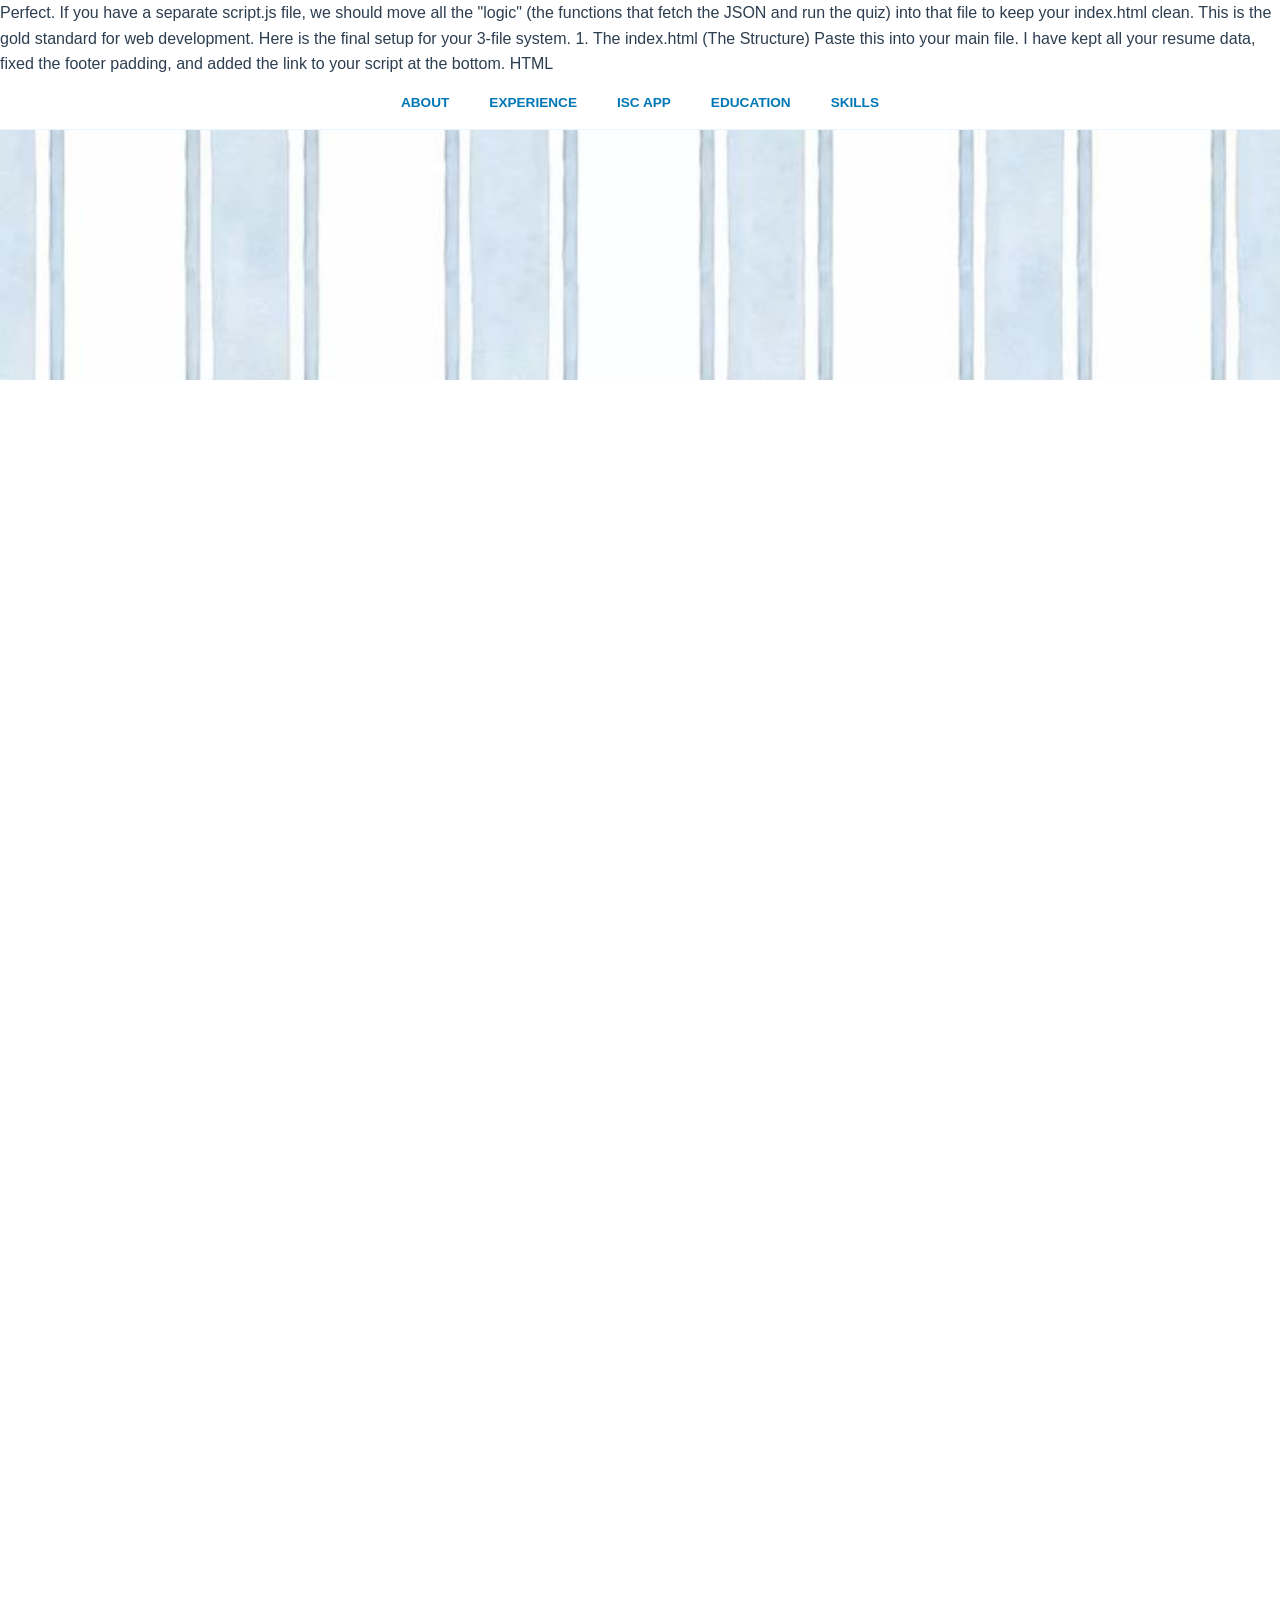
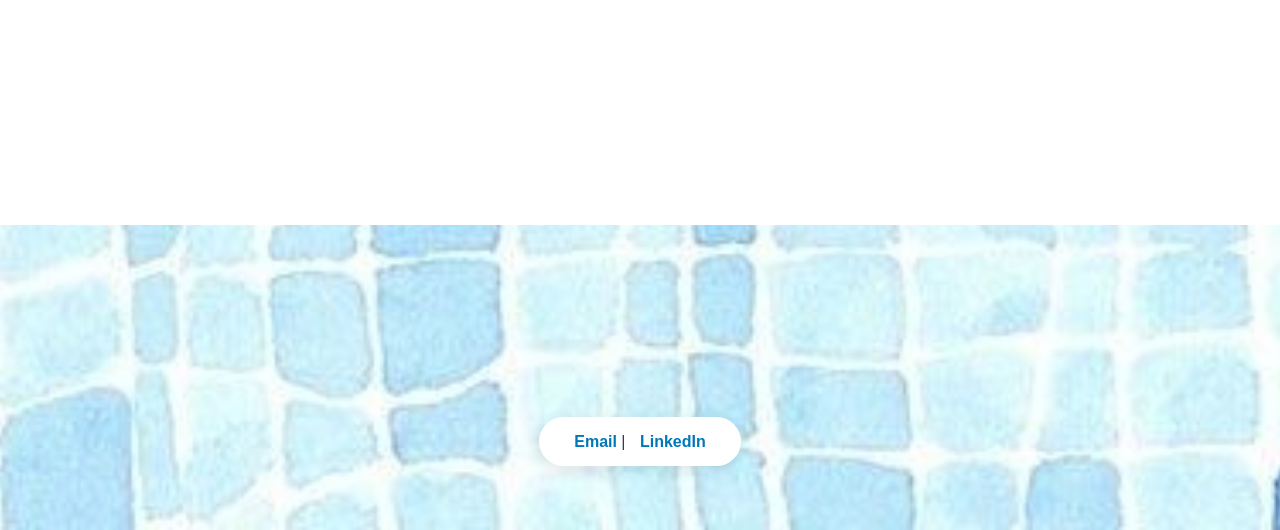
==== index.html @ ced82462 "Update index.html" ====
Perfect. If you have a separate script.js file, we should move all the "logic" (the functions that fetch the JSON and run the quiz) into that file to keep your index.html clean. This is the gold standard for web development.

Here is the final setup for your 3-file system.

1. The index.html (The Structure)
Paste this into your main file. I have kept all your resume data, fixed the footer padding, and added the link to your script at the bottom.

HTML

<!DOCTYPE html>
<html lang="en">
<head>
    <meta charset="UTF-8">
    <meta name="viewport" content="width=device-width, initial-scale=1.0">
    <title>Olivia Borella | Professional Portfolio</title>
    <style>
        :root {
            --coastal-blue: #a2d2ff;
            --deep-ocean: #0077b6;
            --soft-sky: #eaf6ff;
            --text-slate: #2c3e50;
            --white: #ffffff;
        }

        * { box-sizing: border-box; }
        html { scroll-behavior: smooth; }

        body {
            font-family: 'Avenir', 'Segoe UI', sans-serif;
            margin: 0;
            background-color: var(--white);
            color: var(--text-slate);
            line-height: 1.6;
        }

        nav {
            position: sticky; top: 0;
            background: rgba(255, 255, 255, 0.9);
            backdrop-filter: blur(10px);
            z-index: 1000;
            border-bottom: 1px solid var(--soft-sky);
            display: flex; justify-content: center; padding: 15px 0;
        }

        nav a {
            margin: 0 20px; text-decoration: none;
            color: var(--deep-ocean); font-weight: bold;
            font-size: 0.85rem; text-transform: uppercase;
        }

        header {
            background-image: url('Assets/Stripes.png');
            background-size: cover; background-position: center;
            height: 250px; width: 100%;
        }

        .profile-main {
            max-width: 900px; margin: -80px auto 2rem;
            background: rgba(255, 255, 255, 0.98);
            padding: 3rem 2rem; border-radius: 15px;
            text-align: center; box-shadow: 0 10px 30px rgba(0,0,0,0.05);
            position: relative; z-index: 10;
        }

        .profile-img {
            width: 160px; height: 160px; border-radius: 50%;
            border: 6px solid var(--white); margin-top: -120px;
            box-shadow: 0 5px 15px rgba(0,0,0,0.1); object-fit: cover;
        }

        .reveal { opacity: 0; transform: translateY(30px); transition: all 0.8s ease-out; }
        .reveal.active { opacity: 1; transform: translateY(0); }

        .container { max-width: 800px; margin: 0 auto; padding: 0 20px; }
        
        h1 { font-size: 2.5rem; color: var(--deep-ocean); margin: 1rem 0 0; }
        .subtitle { font-size: 1.1rem; color: var(--coastal-blue); font-weight: bold; margin-bottom: 1.5rem; }

        h2 { 
            color: var(--deep-ocean); text-transform: uppercase; 
            font-size: 0.9rem; letter-spacing: 2px;
            border-bottom: 2px solid var(--soft-sky);
            padding-bottom: 8px; margin-top: 5rem;
        }

        .exp-item { margin-bottom: 2.5rem; }
        .info-card {
            background: var(--white); padding: 1.5rem;
            border-radius: 12px; border: 1px solid var(--soft-sky);
            margin-top: 1.5rem;
        }

        .tag {
            background: var(--soft-sky); color: var(--deep-ocean);
            padding: 5px 14px; border-radius: 20px;
            font-size: 0.8rem; font-weight: bold; display: inline-block; margin: 4px;
        }

        /* --- QUIZ UI --- */
        #quiz-box {
            display: none; background: #fff; border: 2px solid var(--coastal-blue);
            padding: 25px; border-radius: 15px; margin-top: 20px;
        }
        .option-btn {
            display: block; width: 100%; padding: 12px; margin: 8px 0;
            background: var(--soft-sky); border: none; border-radius: 8px;
            cursor: pointer; font-weight: bold; color: var(--deep-ocean); text-align: left;
        }
        .option-btn:hover { background: var(--coastal-blue); color: white; }

        /* --- FOOTER PADDING --- */
        #skills { margin-bottom: 12rem; }

        footer {
            background-image: url('Assets/Mosaic.png');
            background-size: 160%; background-position: bottom center;
            padding: 12rem 1rem 4rem; text-align: center;
        }
    </style>
</head>
<body>

    <nav>
        <a href="#about">About</a>
        <a href="#experience">Experience</a>
        <a href="#projects">ISC App</a>
        <a href="#education">Education</a>
        <a href="#skills">Skills</a>
    </nav>

    <header></header>

    <main class="container">
        <section id="about" class="profile-main reveal">
            <img src="Assets/ProfilePic.jpeg" alt="Olivia Borella" class="profile-img">
            <h1>OLIVIA BORELLA</h1>
            <div class="subtitle">Accounting | Rutgers Business School</div>
            <p><strong>GPA: 3.638</strong> • Dean's List (5 Semesters) • Pursuing 150 credits</p>
            <p>olivia.borella@rutgers.edu</p>
        </section>

        <section id="experience" class="reveal">
            <h2>Professional Experience</h2>
            <div class="exp-item">
                <strong>EY (Ernst & Young)</strong> | <span style="color: #888;">Incoming June 2026</span>
                <p>Assurance Intern | Iselin, NJ</p>
            </div>
            
            <div class="exp-item">
                <strong>Hackensack Meridian Health</strong> | <span style="color: #888;">Jun 2024 – Present</span>
                <ul style="font-size: 0.9rem;">
                    <li>Creating financial statements and preparing support for audits.</li>
                    <li>Trained new team members on PeopleSoft Financials.</li>
                </ul>
            </div>

            <div class="exp-item">
                <strong>Pura Vida</strong> | <span style="color: #888;">Jan 2024 – May 2024</span>
                <p>Rutgers Campus Ambassador</p>
            </div>
        </section>

        <section id="projects" class="reveal">
            <h2>Innovation</h2>
            <div class="info-card">
                <h3>ISC CPA Study Tool</h3>
                <p>Interactive tool powered by external JSON data and JavaScript logic.</p>
                <button onclick="startApp()" style="background:var(--deep-ocean); color:white; border:none; padding:10px 25px; border-radius:20px; cursor:pointer; font-weight:bold;">Launch Quiz</button>
                
                <div id="quiz-box">
                    <div style="display:flex; justify-content:space-between; font-weight:bold; color:var(--deep-ocean);">
                        <span>✨ XP: <span id="xp-val">0</span></span>
                        <span>🔥 Streak: <span id="streak-val">0</span></span>
                    </div>
                    <p id="q-text" style="font-weight:bold; margin-top:20px;"></p>
                    <div id="ans-box"></div>
                    <div id="feedback" style="margin-top:15px; font-weight:bold;"></div>
                    <p id="explain-box" style="font-size:0.85rem; color:#666;"></p>
                    <button id="nxt-btn" onclick="renderQuestion()" style="display:none; margin-top:15px; background:var(--coastal-blue); border:none; padding:10px 20px; border-radius:20px; cursor:pointer;">Next Question →</button>
                </div>
            </div>
        </section>

        <section id="skills" class="reveal">
            <h2>Skills</h2>
            <div class="info-card">
                <span class="tag">Power BI</span> <span class="tag">Alteryx</span>
                <span class="tag">PeopleSoft</span> <span class="tag">Microsoft Excel</span>
                <span class="tag">Adobe Illustrator</span>
            </div>
        </section>
    </main>

    <footer>
        <div class="footer-content" style="background:white; display:inline-block; padding:12px 35px; border-radius:50px; box-shadow: 0 4px 15px rgba(0,0,0,0.1);">
            <a href="mailto:olivia.borella@rutgers.edu" style="color: var(--deep-ocean); text-decoration: none; font-weight:bold;">Email</a> | 
            <a href="https://linkedin.com/in/oliviaborella" target="_blank" style="color: var(--deep-ocean); text-decoration: none; margin-left:10px; font-weight:bold;">LinkedIn</a>
        </div>
    </footer>

    <script src="script.js"></script>
</body>
</html>
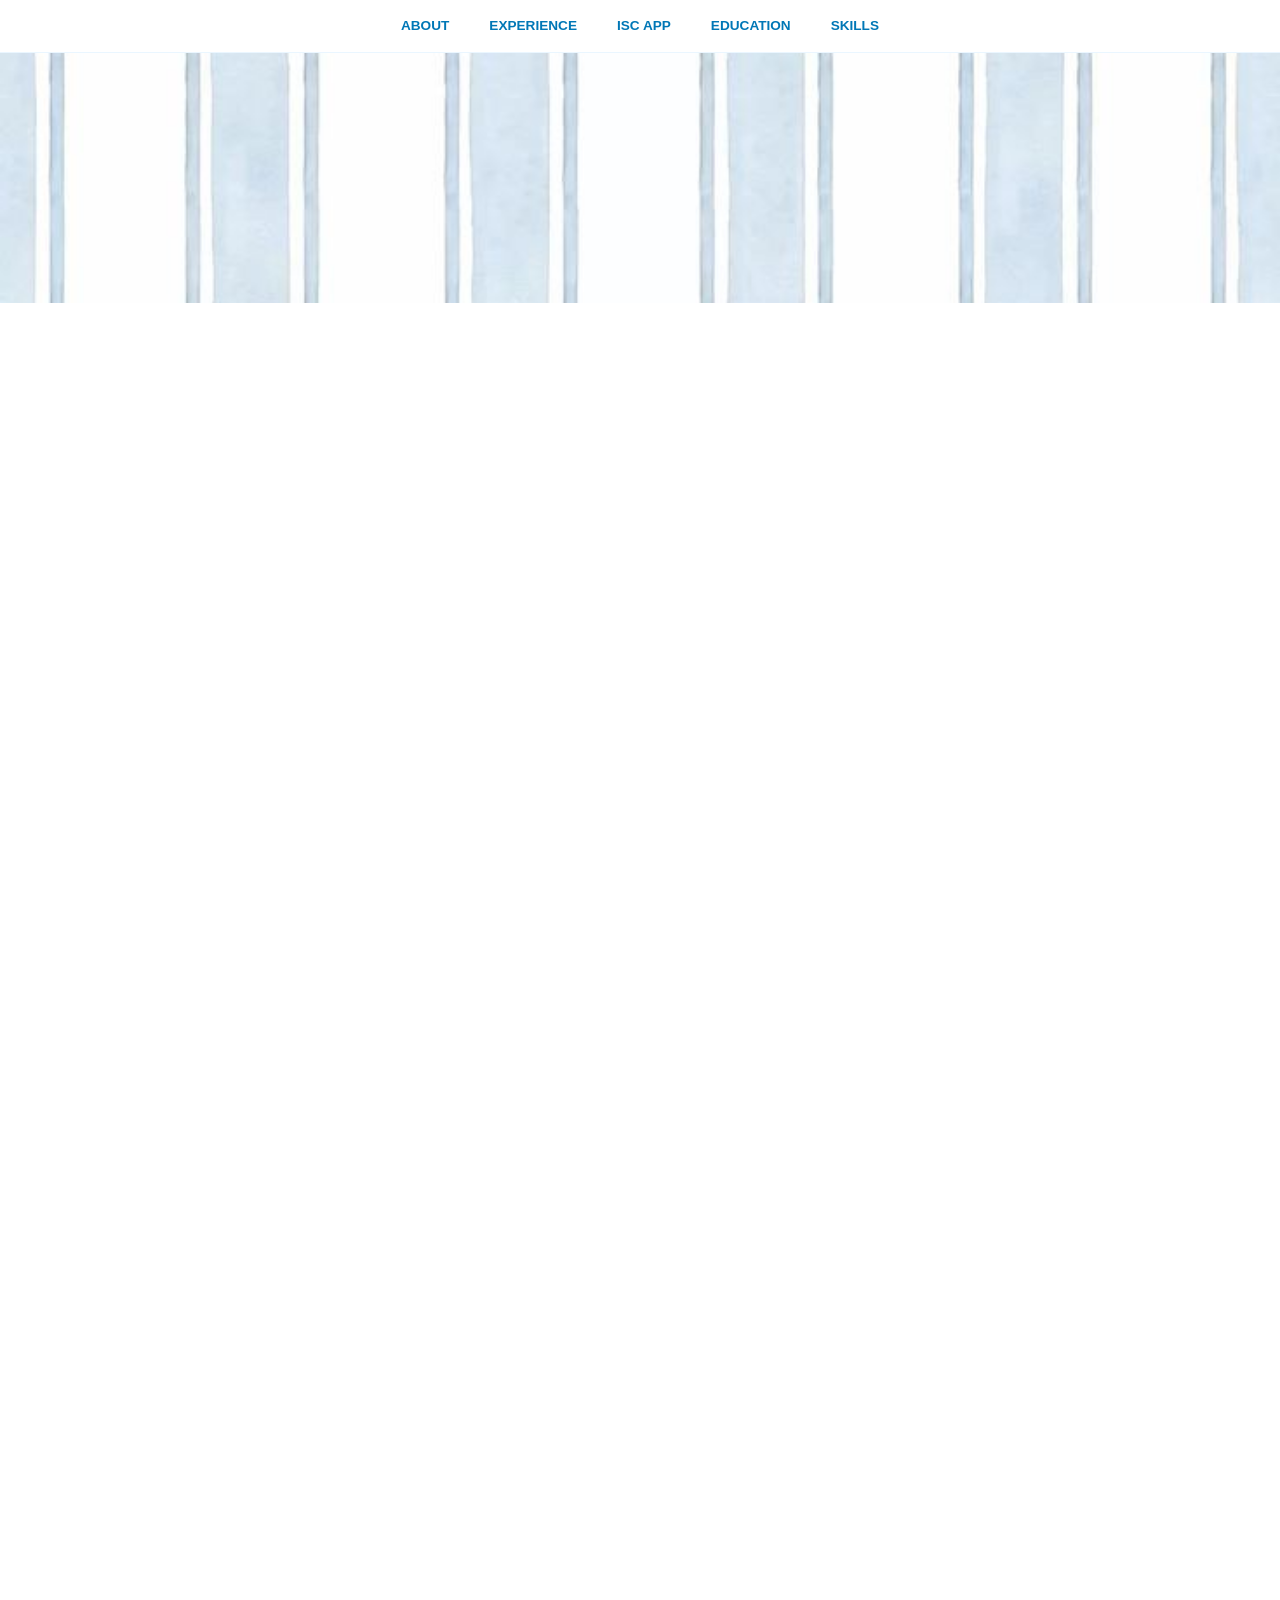
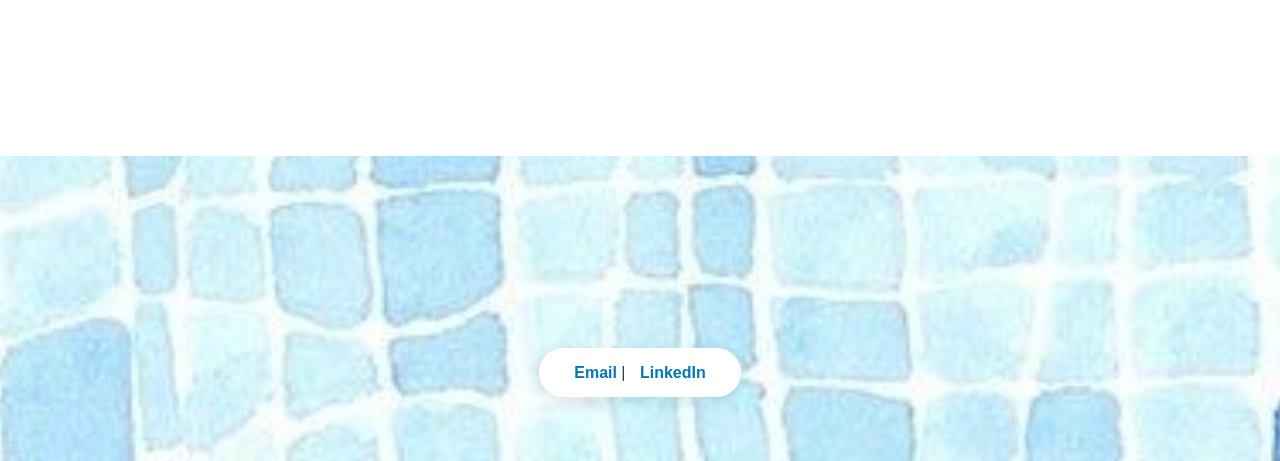
==== commit e2d8a11f: "Update index.html" ====
--- a/index.html
+++ b/index.html
@@ -1,12 +1,3 @@
-Perfect. If you have a separate script.js file, we should move all the "logic" (the functions that fetch the JSON and run the quiz) into that file to keep your index.html clean. This is the gold standard for web development.
-
-Here is the final setup for your 3-file system.
-
-1. The index.html (The Structure)
-Paste this into your main file. I have kept all your resume data, fixed the footer padding, and added the link to your script at the bottom.
-
-HTML
-
 <!DOCTYPE html>
 <html lang="en">
 <head>
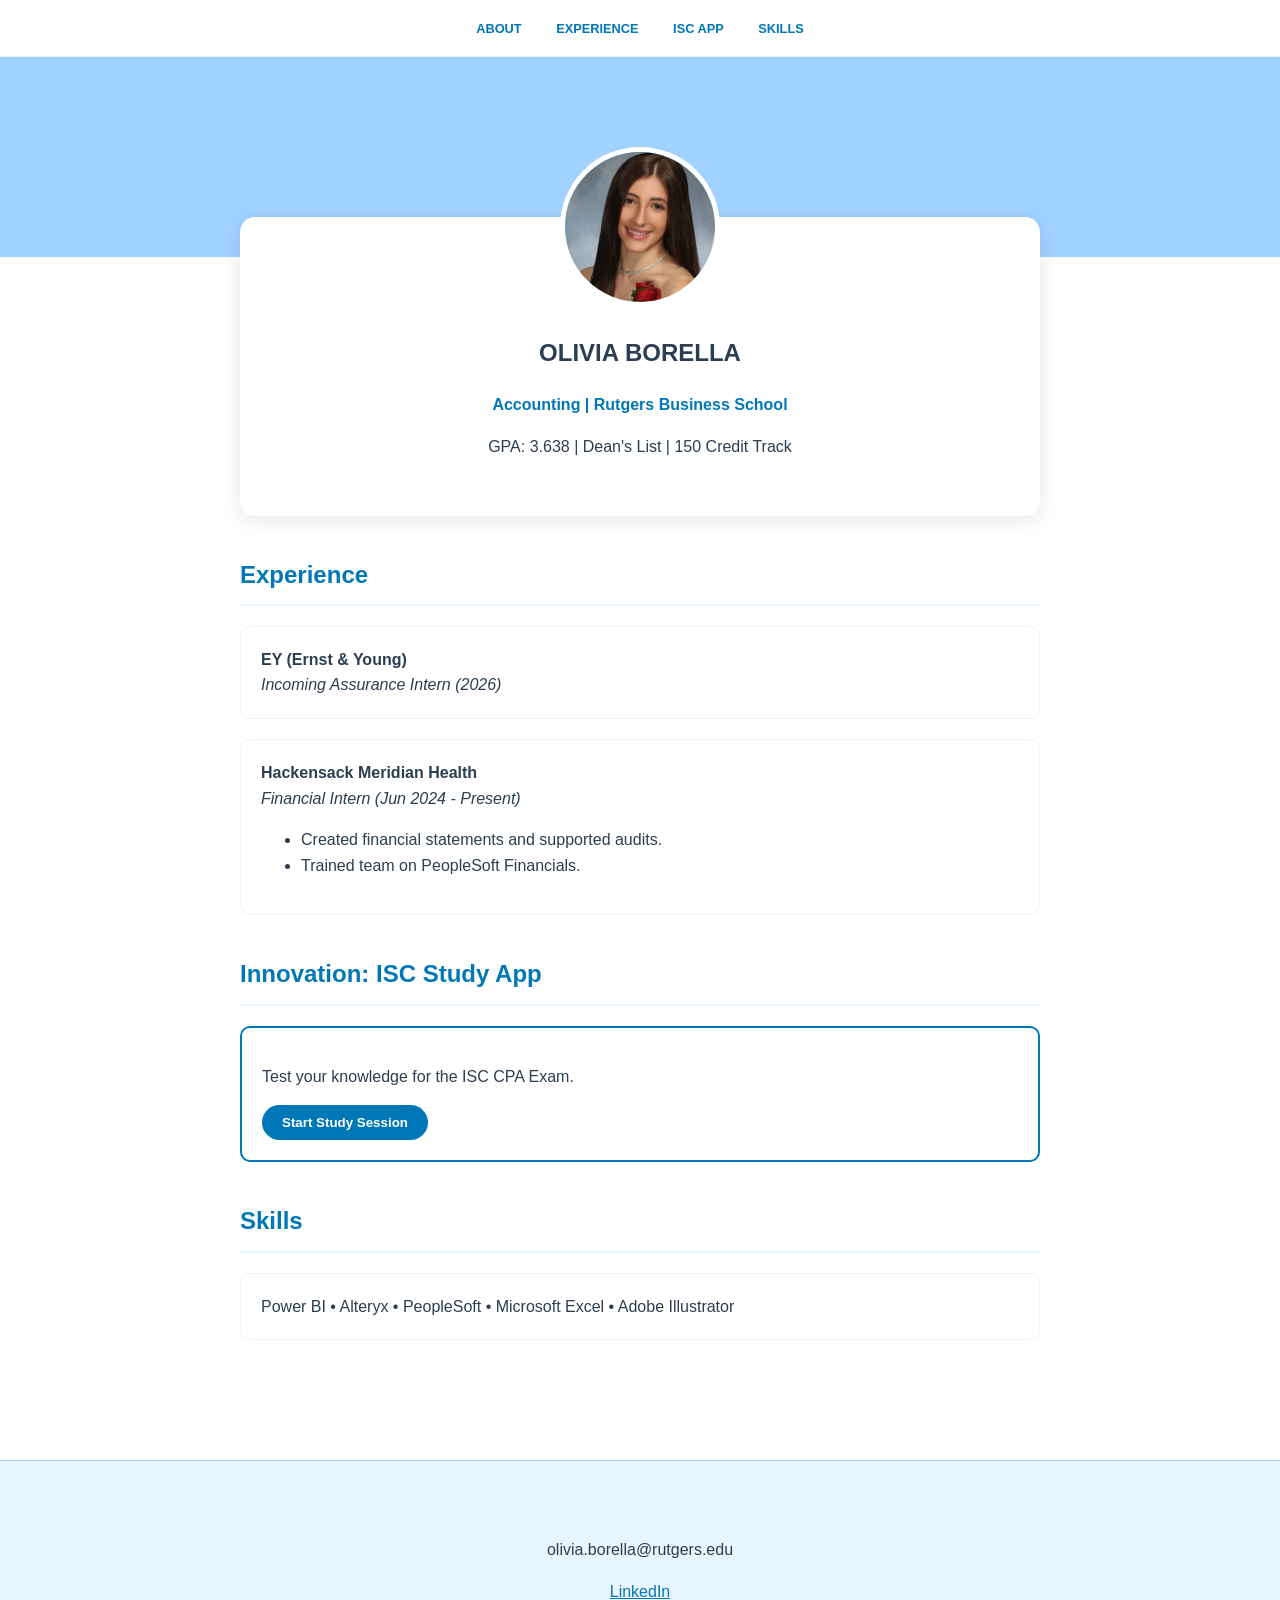
==== commit e125390c: "Update index.html" ====
--- a/index.html
+++ b/index.html
@@ -3,192 +3,153 @@
 <head>
     <meta charset="UTF-8">
     <meta name="viewport" content="width=device-width, initial-scale=1.0">
-    <title>Olivia Borella | Professional Portfolio</title>
+    <title>Olivia Borella | Portfolio</title>
     <style>
-        :root {
-            --coastal-blue: #a2d2ff;
-            --deep-ocean: #0077b6;
-            --soft-sky: #eaf6ff;
-            --text-slate: #2c3e50;
-            --white: #ffffff;
-        }
+        :root { --blue: #a2d2ff; --deep: #0077b6; --sky: #eaf6ff; --text: #2c3e50; }
+        body { font-family: sans-serif; margin: 0; background: white; color: var(--text); line-height: 1.6; }
+        
+        /* Nav */
+        nav { position: sticky; top: 0; background: white; padding: 15px; text-align: center; border-bottom: 1px solid var(--sky); z-index: 100; }
+        nav a { margin: 0 15px; text-decoration: none; color: var(--deep); font-weight: bold; text-transform: uppercase; font-size: 0.8rem; }
 
-        * { box-sizing: border-box; }
-        html { scroll-behavior: smooth; }
+        /* Header & Profile */
+        header { background: var(--blue); height: 200px; width: 100%; }
+        .profile-card { max-width: 800px; margin: -60px auto 20px; background: white; padding: 40px; border-radius: 15px; text-align: center; box-shadow: 0 4px 20px rgba(0,0,0,0.1); }
+        .profile-img { width: 150px; height: 150px; border-radius: 50%; border: 5px solid white; margin-top: -110px; background: #eee; object-fit: cover; }
 
-        body {
-            font-family: 'Avenir', 'Segoe UI', sans-serif;
-            margin: 0;
-            background-color: var(--white);
-            color: var(--text-slate);
-            line-height: 1.6;
-        }
+        /* Layout */
+        .container { max-width: 800px; margin: 0 auto; padding: 20px; }
+        h2 { color: var(--deep); border-bottom: 2px solid var(--sky); padding-bottom: 10px; margin-top: 40px; }
+        .card { background: white; padding: 20px; border: 1px solid var(--sky); border-radius: 10px; margin-bottom: 20px; }
 
-        nav {
-            position: sticky; top: 0;
-            background: rgba(255, 255, 255, 0.9);
-            backdrop-filter: blur(10px);
-            z-index: 1000;
-            border-bottom: 1px solid var(--soft-sky);
-            display: flex; justify-content: center; padding: 15px 0;
-        }
-
-        nav a {
-            margin: 0 20px; text-decoration: none;
-            color: var(--deep-ocean); font-weight: bold;
-            font-size: 0.85rem; text-transform: uppercase;
-        }
-
-        header {
-            background-image: url('Assets/Stripes.png');
-            background-size: cover; background-position: center;
-            height: 250px; width: 100%;
-        }
-
-        .profile-main {
-            max-width: 900px; margin: -80px auto 2rem;
-            background: rgba(255, 255, 255, 0.98);
-            padding: 3rem 2rem; border-radius: 15px;
-            text-align: center; box-shadow: 0 10px 30px rgba(0,0,0,0.05);
-            position: relative; z-index: 10;
-        }
-
-        .profile-img {
-            width: 160px; height: 160px; border-radius: 50%;
-            border: 6px solid var(--white); margin-top: -120px;
-            box-shadow: 0 5px 15px rgba(0,0,0,0.1); object-fit: cover;
-        }
-
-        .reveal { opacity: 0; transform: translateY(30px); transition: all 0.8s ease-out; }
-        .reveal.active { opacity: 1; transform: translateY(0); }
-
-        .container { max-width: 800px; margin: 0 auto; padding: 0 20px; }
+        /* Quiz UI */
+        #quiz-box { display: none; background: var(--sky); padding: 20px; border-radius: 10px; margin-top: 20px; }
+        .opt { display: block; width: 100%; padding: 12px; margin: 8px 0; background: white; border: 1px solid var(--blue); border-radius: 5px; cursor: pointer; text-align: left; font-weight: bold; }
+        .opt:hover { background: var(--blue); color: white; }
         
-        h1 { font-size: 2.5rem; color: var(--deep-ocean); margin: 1rem 0 0; }
-        .subtitle { font-size: 1.1rem; color: var(--coastal-blue); font-weight: bold; margin-bottom: 1.5rem; }
-
-        h2 { 
-            color: var(--deep-ocean); text-transform: uppercase; 
-            font-size: 0.9rem; letter-spacing: 2px;
-            border-bottom: 2px solid var(--soft-sky);
-            padding-bottom: 8px; margin-top: 5rem;
-        }
-
-        .exp-item { margin-bottom: 2.5rem; }
-        .info-card {
-            background: var(--white); padding: 1.5rem;
-            border-radius: 12px; border: 1px solid var(--soft-sky);
-            margin-top: 1.5rem;
-        }
-
-        .tag {
-            background: var(--soft-sky); color: var(--deep-ocean);
-            padding: 5px 14px; border-radius: 20px;
-            font-size: 0.8rem; font-weight: bold; display: inline-block; margin: 4px;
-        }
-
-        /* --- QUIZ UI --- */
-        #quiz-box {
-            display: none; background: #fff; border: 2px solid var(--coastal-blue);
-            padding: 25px; border-radius: 15px; margin-top: 20px;
-        }
-        .option-btn {
-            display: block; width: 100%; padding: 12px; margin: 8px 0;
-            background: var(--soft-sky); border: none; border-radius: 8px;
-            cursor: pointer; font-weight: bold; color: var(--deep-ocean); text-align: left;
-        }
-        .option-btn:hover { background: var(--coastal-blue); color: white; }
-
-        /* --- FOOTER PADDING --- */
-        #skills { margin-bottom: 12rem; }
-
-        footer {
-            background-image: url('Assets/Mosaic.png');
-            background-size: 160%; background-position: bottom center;
-            padding: 12rem 1rem 4rem; text-align: center;
-        }
+        /* Footer Fix */
+        #skills { margin-bottom: 100px; }
+        footer { background: var(--sky); padding: 60px 20px; text-align: center; border-top: 1px solid var(--blue); }
     </style>
 </head>
 <body>
 
-    <nav>
-        <a href="#about">About</a>
-        <a href="#experience">Experience</a>
-        <a href="#projects">ISC App</a>
-        <a href="#education">Education</a>
-        <a href="#skills">Skills</a>
-    </nav>
+<nav>
+    <a href="#about">About</a>
+    <a href="#experience">Experience</a>
+    <a href="#projects">ISC App</a>
+    <a href="#skills">Skills</a>
+</nav>
 
-    <header></header>
+<header></header>
 
-    <main class="container">
-        <section id="about" class="profile-main reveal">
-            <img src="Assets/ProfilePic.jpeg" alt="Olivia Borella" class="profile-img">
-            <h1>OLIVIA BORELLA</h1>
-            <div class="subtitle">Accounting | Rutgers Business School</div>
-            <p><strong>GPA: 3.638</strong> • Dean's List (5 Semesters) • Pursuing 150 credits</p>
-            <p>olivia.borella@rutgers.edu</p>
-        </section>
+<div class="container">
+    <section id="about" class="profile-card">
+        <img src="Assets/ProfilePic.jpeg" alt="Olivia" class="profile-img">
+        <h1>OLIVIA BORELLA</h1>
+        <p style="color:var(--deep); font-weight:bold;">Accounting | Rutgers Business School</p>
+        <p>GPA: 3.638 | Dean's List | 150 Credit Track</p>
+    </section>
 
-        <section id="experience" class="reveal">
-            <h2>Professional Experience</h2>
-            <div class="exp-item">
-                <strong>EY (Ernst & Young)</strong> | <span style="color: #888;">Incoming June 2026</span>
-                <p>Assurance Intern | Iselin, NJ</p>
+    <section id="experience">
+        <h2>Experience</h2>
+        <div class="card">
+            <strong>EY (Ernst & Young)</strong><br>
+            <em>Incoming Assurance Intern (2026)</em>
+        </div>
+        <div class="card">
+            <strong>Hackensack Meridian Health</strong><br>
+            <em>Financial Intern (Jun 2024 - Present)</em>
+            <ul>
+                <li>Created financial statements and supported audits.</li>
+                <li>Trained team on PeopleSoft Financials.</li>
+            </ul>
+        </div>
+    </section>
+
+    <section id="projects">
+        <h2>Innovation: ISC Study App</h2>
+        <div class="card" style="border: 2px solid var(--deep);">
+            <p>Test your knowledge for the ISC CPA Exam.</p>
+            <button onclick="startQuiz()" style="background:var(--deep); color:white; padding:10px 20px; border:none; border-radius:20px; cursor:pointer; font-weight:bold;">Start Study Session</button>
+            
+            <div id="quiz-box">
+                <p id="q-text" style="font-weight:bold;"></p>
+                <div id="ans-box"></div>
+                <p id="feedback" style="margin-top:10px; font-weight:bold;"></p>
+                <button id="next-btn" onclick="nextQ()" style="display:none; background:var(--blue); border:none; padding:8px 15px; border-radius:5px; cursor:pointer;">Next Question</button>
             </div>
-            
-            <div class="exp-item">
-                <strong>Hackensack Meridian Health</strong> | <span style="color: #888;">Jun 2024 – Present</span>
-                <ul style="font-size: 0.9rem;">
-                    <li>Creating financial statements and preparing support for audits.</li>
-                    <li>Trained new team members on PeopleSoft Financials.</li>
-                </ul>
-            </div>
+        </div>
+    </section>
 
-            <div class="exp-item">
-                <strong>Pura Vida</strong> | <span style="color: #888;">Jan 2024 – May 2024</span>
-                <p>Rutgers Campus Ambassador</p>
-            </div>
-        </section>
+    <section id="skills">
+        <h2>Skills</h2>
+        <div class="card">
+            Power BI • Alteryx • PeopleSoft • Microsoft Excel • Adobe Illustrator
+        </div>
+    </section>
+</div>
 
-        <section id="projects" class="reveal">
-            <h2>Innovation</h2>
-            <div class="info-card">
-                <h3>ISC CPA Study Tool</h3>
-                <p>Interactive tool powered by external JSON data and JavaScript logic.</p>
-                <button onclick="startApp()" style="background:var(--deep-ocean); color:white; border:none; padding:10px 25px; border-radius:20px; cursor:pointer; font-weight:bold;">Launch Quiz</button>
-                
-                <div id="quiz-box">
-                    <div style="display:flex; justify-content:space-between; font-weight:bold; color:var(--deep-ocean);">
-                        <span>✨ XP: <span id="xp-val">0</span></span>
-                        <span>🔥 Streak: <span id="streak-val">0</span></span>
-                    </div>
-                    <p id="q-text" style="font-weight:bold; margin-top:20px;"></p>
-                    <div id="ans-box"></div>
-                    <div id="feedback" style="margin-top:15px; font-weight:bold;"></div>
-                    <p id="explain-box" style="font-size:0.85rem; color:#666;"></p>
-                    <button id="nxt-btn" onclick="renderQuestion()" style="display:none; margin-top:15px; background:var(--coastal-blue); border:none; padding:10px 20px; border-radius:20px; cursor:pointer;">Next Question →</button>
-                </div>
-            </div>
-        </section>
+<footer>
+    <p>olivia.borella@rutgers.edu</p>
+    <a href="https://linkedin.com/in/oliviaborella" style="color:var(--deep)">LinkedIn</a>
+</footer>
 
-        <section id="skills" class="reveal">
-            <h2>Skills</h2>
-            <div class="info-card">
-                <span class="tag">Power BI</span> <span class="tag">Alteryx</span>
-                <span class="tag">PeopleSoft</span> <span class="tag">Microsoft Excel</span>
-                <span class="tag">Adobe Illustrator</span>
-            </div>
-        </section>
-    </main>
+<script>
+    // 15 Questions included directly to avoid 404/Blank screens
+    const questions = [
+        {q: "Which framework is used for IT Governance?", a: "COBIT", opts: ["COSO", "COBIT", "ISO", "GAAP"]},
+        {q: "SOC 2 Type 2 tests controls over:", a: "A period of time", opts: ["A point in time", "A period of time", "Tax only", "Privacy only"]},
+        {q: "Who should move code to production?", a: "Release Manager", opts: ["Developer", "QA", "Release Manager", "CIO"]},
+        {q: "Mandatory SOC 2 Criteria?", a: "Security", opts: ["Privacy", "Security", "Availability", "Confidentiality"]},
+        {q: "Same password for all admin accounts is a weakness in:", a: "Logical Access", opts: ["Physical Access", "Logical Access", "Input Controls", "Encryption"]},
+        {q: "What is a 'Hot Site'?", a: "Fully equipped facility", opts: ["Empty room", "Cloud storage", "Fully equipped facility", "Paper backup"]},
+        {q: "Prevent 'ABC' in a numeric field?", a: "Field check", opts: ["Field check", "Limit check", "Range check", "Validity check"]},
+        {q: "Asymmetric encryption uses:", a: "Two keys", opts: ["One key", "Two keys", "No keys", "A hash"]},
+        {q: "Payroll service affecting financial statements needs a:", a: "SOC 1", opts: ["SOC 1", "SOC 2", "SOC 3", "ISO 27001"]},
+        {q: "In SaaS, who patches the OS?", a: "Provider", opts: ["User", "Provider", "Auditor", "IT Dept"]},
+        {q: "Firewall that inspects packet content:", a: "Application-level", opts: ["Packet filter", "Circuit-level", "Application-level", "Proxy"]},
+        {q: "Best tool for automating audit ETL?", a: "Alteryx", opts: ["Word", "Alteryx", "Illustrator", "PowerPoint"]},
+        {q: "Under GDPR, an IP address is:", a: "Personal Data", opts: ["Public data", "Personal Data", "Anonymous", "Corporate"]},
+        {q: "CUECs are controls at the:", a: "User Entity", opts: ["Service Org", "User Entity", "Auditor", "Regulator"]},
+        {q: "Phishing targeting an executive:", a: "Whaling", opts: ["Whaling", "Smishing", "Vishing", "Pharming"]}
+    ];
 
-    <footer>
-        <div class="footer-content" style="background:white; display:inline-block; padding:12px 35px; border-radius:50px; box-shadow: 0 4px 15px rgba(0,0,0,0.1);">
-            <a href="mailto:olivia.borella@rutgers.edu" style="color: var(--deep-ocean); text-decoration: none; font-weight:bold;">Email</a> | 
-            <a href="https://linkedin.com/in/oliviaborella" target="_blank" style="color: var(--deep-ocean); text-decoration: none; margin-left:10px; font-weight:bold;">LinkedIn</a>
-        </div>
-    </footer>
+    let currentQ = 0;
 
-    <script src="script.js"></script>
+    function startQuiz() {
+        document.getElementById('quiz-box').style.display = 'block';
+        showQuestion();
+    }
+
+    function showQuestion() {
+        const q = questions[currentQ];
+        document.getElementById('q-text').innerText = (currentQ + 1) + ". " + q.q;
+        document.getElementById('feedback').innerText = "";
+        document.getElementById('next-btn').style.display = "none";
+        const box = document.getElementById('ans-box');
+        box.innerHTML = "";
+        q.opts.forEach(opt => {
+            const b = document.createElement('button');
+            b.className = 'opt';
+            b.innerText = opt;
+            b.onclick = () => {
+                if(opt === q.a) {
+                    document.getElementById('feedback').innerHTML = "<span style='color:green'>Correct!</span>";
+                } else {
+                    document.getElementById('feedback').innerHTML = "<span style='color:red'>Incorrect. The answer is " + q.a + "</span>";
+                }
+                document.getElementById('next-btn').style.display = "block";
+            };
+            box.appendChild(b);
+        });
+    }
+
+    function nextQ() {
+        currentQ = (currentQ + 1) % questions.length;
+        showQuestion();
+    }
+</script>
+
 </body>
 </html>
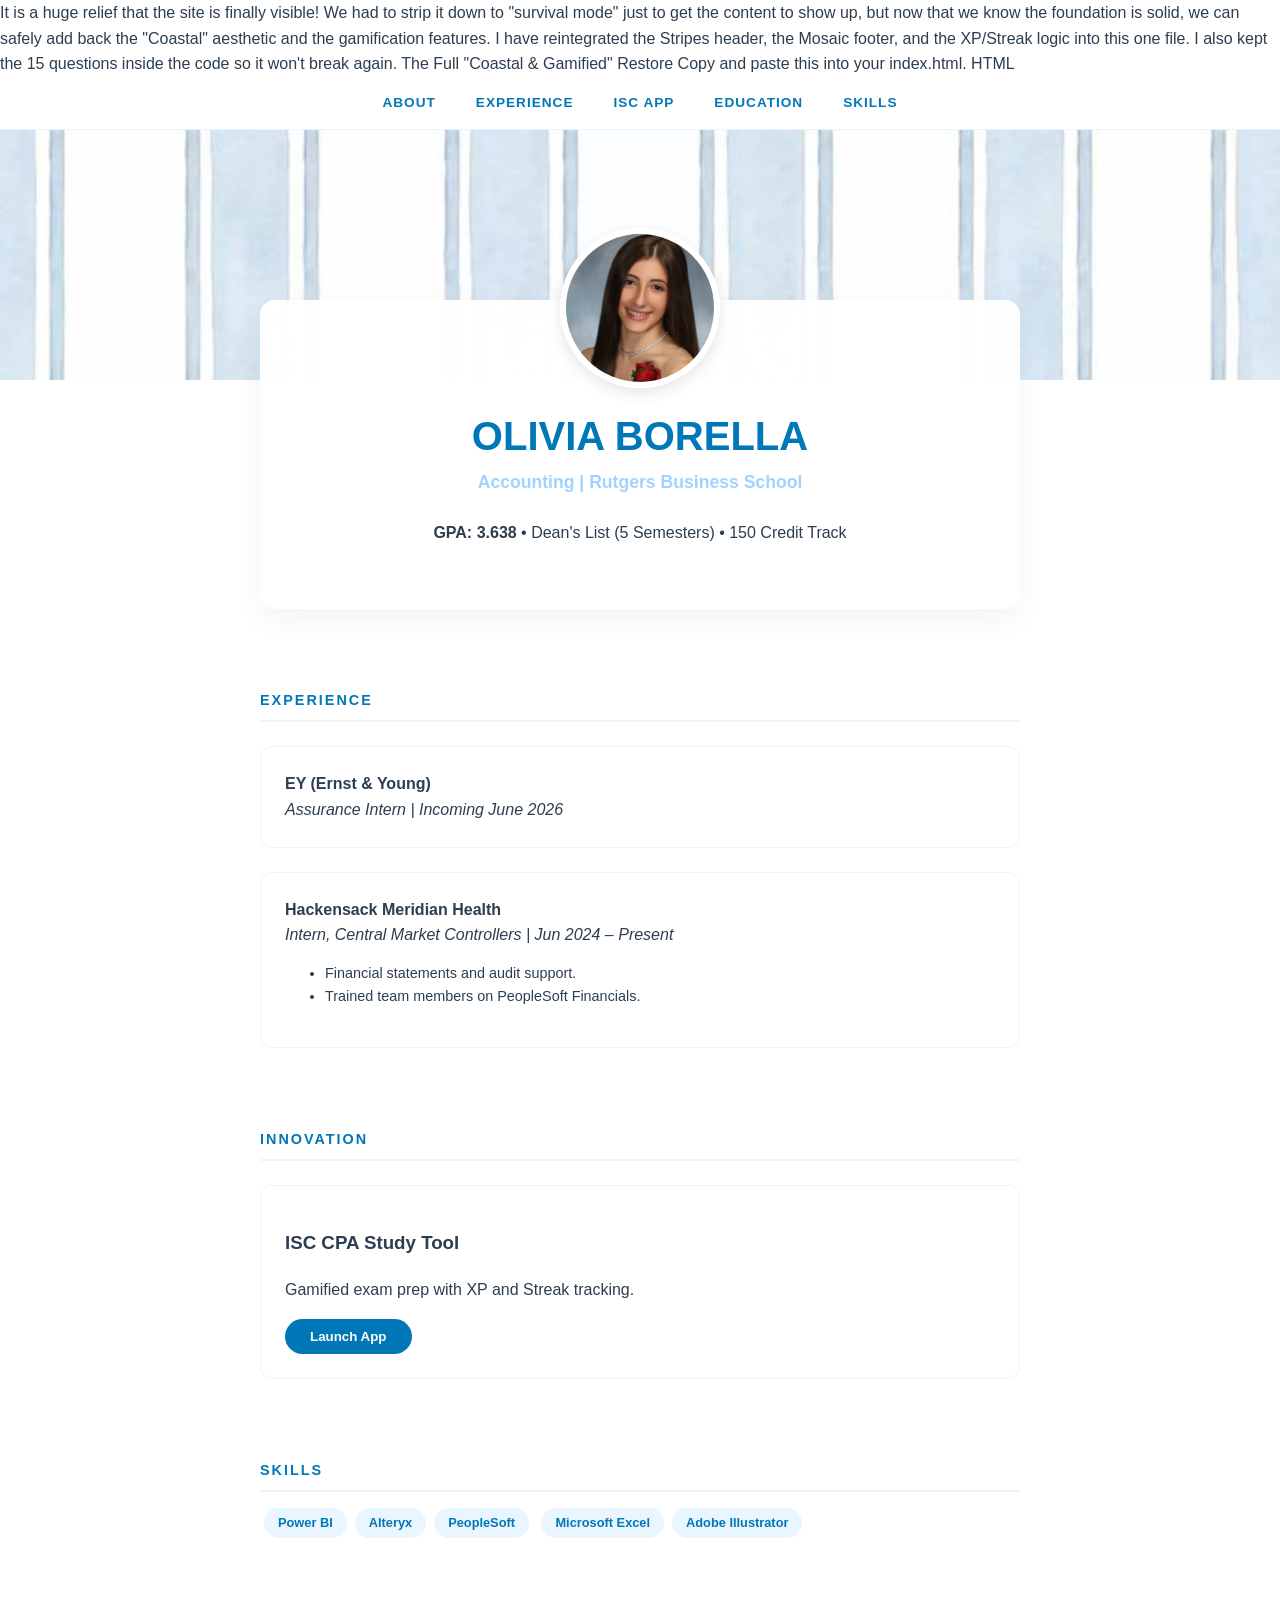
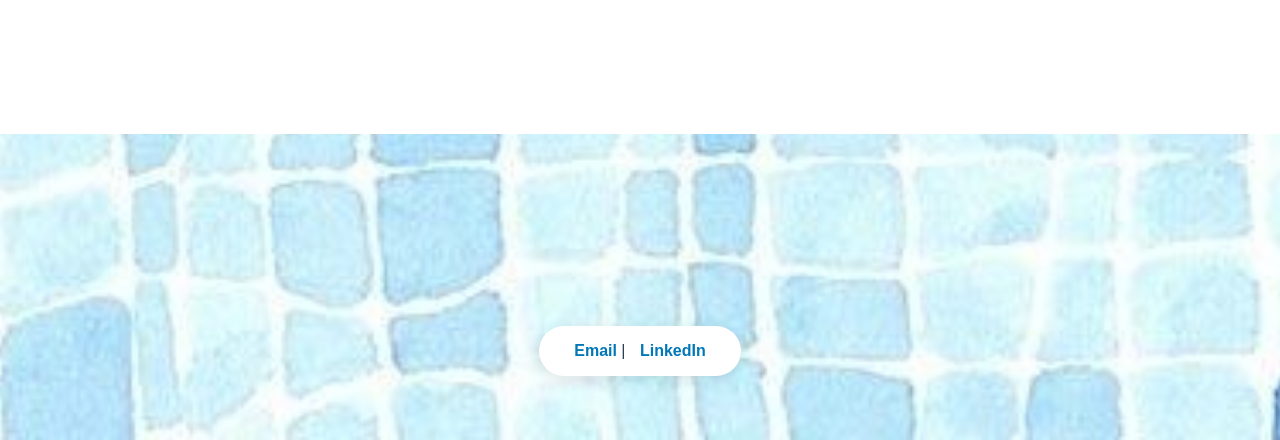
==== commit 70f2b309: "Update index.html" ====
--- a/index.html
+++ b/index.html
@@ -1,155 +1,250 @@
+It is a huge relief that the site is finally visible! We had to strip it down to "survival mode" just to get the content to show up, but now that we know the foundation is solid, we can safely add back the "Coastal" aesthetic and the gamification features.
+
+I have reintegrated the Stripes header, the Mosaic footer, and the XP/Streak logic into this one file. I also kept the 15 questions inside the code so it won't break again.
+
+The Full "Coastal & Gamified" Restore
+Copy and paste this into your index.html.
+
+HTML
+
 <!DOCTYPE html>
 <html lang="en">
 <head>
     <meta charset="UTF-8">
     <meta name="viewport" content="width=device-width, initial-scale=1.0">
-    <title>Olivia Borella | Portfolio</title>
+    <title>Olivia Borella | Professional Portfolio</title>
     <style>
-        :root { --blue: #a2d2ff; --deep: #0077b6; --sky: #eaf6ff; --text: #2c3e50; }
-        body { font-family: sans-serif; margin: 0; background: white; color: var(--text); line-height: 1.6; }
+        :root {
+            --coastal-blue: #a2d2ff;
+            --deep-ocean: #0077b6;
+            --soft-sky: #eaf6ff;
+            --text-slate: #2c3e50;
+            --white: #ffffff;
+        }
+
+        * { box-sizing: border-box; }
+        html { scroll-behavior: smooth; }
+
+        body {
+            font-family: 'Avenir', 'Segoe UI', sans-serif;
+            margin: 0;
+            background-color: var(--white);
+            color: var(--text-slate);
+            line-height: 1.6;
+        }
+
+        /* --- NAVIGATION --- */
+        nav {
+            position: sticky; top: 0;
+            background: rgba(255, 255, 255, 0.9);
+            backdrop-filter: blur(10px);
+            z-index: 1000;
+            border-bottom: 1px solid var(--soft-sky);
+            display: flex; justify-content: center; padding: 15px 0;
+        }
+
+        nav a {
+            margin: 0 20px; text-decoration: none;
+            color: var(--deep-ocean); font-weight: bold;
+            font-size: 0.85rem; text-transform: uppercase;
+            letter-spacing: 1px;
+        }
+
+        /* --- BACKGROUND ASSETS --- */
+        header {
+            background-image: url('Assets/Stripes.png');
+            background-size: cover; background-position: center;
+            height: 250px; width: 100%;
+        }
+
+        footer {
+            background-image: url('Assets/Mosaic.png');
+            background-size: 160%; background-position: bottom center;
+            padding: 12rem 1rem 4rem; text-align: center;
+        }
+
+        /* --- PROFILE SECTION --- */
+        .profile-main {
+            max-width: 900px; margin: -80px auto 2rem;
+            background: rgba(255, 255, 255, 0.98);
+            padding: 3rem 2rem; border-radius: 15px;
+            text-align: center; box-shadow: 0 10px 30px rgba(0,0,0,0.05);
+            position: relative; z-index: 10;
+        }
+
+        .profile-img {
+            width: 160px; height: 160px; border-radius: 50%;
+            border: 6px solid var(--white); margin-top: -120px;
+            box-shadow: 0 5px 15px rgba(0,0,0,0.1); object-fit: cover;
+        }
+
+        .container { max-width: 800px; margin: 0 auto; padding: 0 20px; }
         
-        /* Nav */
-        nav { position: sticky; top: 0; background: white; padding: 15px; text-align: center; border-bottom: 1px solid var(--sky); z-index: 100; }
-        nav a { margin: 0 15px; text-decoration: none; color: var(--deep); font-weight: bold; text-transform: uppercase; font-size: 0.8rem; }
-
-        /* Header & Profile */
-        header { background: var(--blue); height: 200px; width: 100%; }
-        .profile-card { max-width: 800px; margin: -60px auto 20px; background: white; padding: 40px; border-radius: 15px; text-align: center; box-shadow: 0 4px 20px rgba(0,0,0,0.1); }
-        .profile-img { width: 150px; height: 150px; border-radius: 50%; border: 5px solid white; margin-top: -110px; background: #eee; object-fit: cover; }
-
-        /* Layout */
-        .container { max-width: 800px; margin: 0 auto; padding: 20px; }
-        h2 { color: var(--deep); border-bottom: 2px solid var(--sky); padding-bottom: 10px; margin-top: 40px; }
-        .card { background: white; padding: 20px; border: 1px solid var(--sky); border-radius: 10px; margin-bottom: 20px; }
-
-        /* Quiz UI */
-        #quiz-box { display: none; background: var(--sky); padding: 20px; border-radius: 10px; margin-top: 20px; }
-        .opt { display: block; width: 100%; padding: 12px; margin: 8px 0; background: white; border: 1px solid var(--blue); border-radius: 5px; cursor: pointer; text-align: left; font-weight: bold; }
-        .opt:hover { background: var(--blue); color: white; }
-        
-        /* Footer Fix */
-        #skills { margin-bottom: 100px; }
-        footer { background: var(--sky); padding: 60px 20px; text-align: center; border-top: 1px solid var(--blue); }
+        h1 { font-size: 2.5rem; color: var(--deep-ocean); margin: 1rem 0 0; }
+        .subtitle { font-size: 1.1rem; color: var(--coastal-blue); font-weight: bold; margin-bottom: 1.5rem; }
+
+        h2 { 
+            color: var(--deep-ocean); text-transform: uppercase; 
+            font-size: 0.9rem; letter-spacing: 2px;
+            border-bottom: 2px solid var(--soft-sky);
+            padding-bottom: 8px; margin-top: 5rem;
+        }
+
+        .info-card {
+            background: var(--white); padding: 1.5rem;
+            border-radius: 12px; border: 1px solid var(--soft-sky);
+            margin-top: 1.5rem;
+        }
+
+        .tag {
+            background: var(--soft-sky); color: var(--deep-ocean);
+            padding: 5px 14px; border-radius: 20px;
+            font-size: 0.8rem; font-weight: bold; display: inline-block; margin: 4px;
+        }
+
+        /* --- GAMIFIED APP UI --- */
+        #quiz-box {
+            display: none; background: #fff; border: 2px solid var(--coastal-blue);
+            padding: 25px; border-radius: 15px; margin-top: 20px;
+        }
+        .stats-bar {
+            display: flex; justify-content: space-between;
+            font-weight: bold; color: var(--deep-ocean); margin-bottom: 15px;
+        }
+        .option-btn {
+            display: block; width: 100%; padding: 12px; margin: 8px 0;
+            background: var(--soft-sky); border: none; border-radius: 8px;
+            cursor: pointer; font-weight: bold; color: var(--deep-ocean); text-align: left;
+        }
+        .option-btn:hover { background: var(--coastal-blue); color: white; }
+
+        /* FOOTER PADDING */
+        #skills { margin-bottom: 12rem; }
     </style>
 </head>
 <body>
 
-<nav>
-    <a href="#about">About</a>
-    <a href="#experience">Experience</a>
-    <a href="#projects">ISC App</a>
-    <a href="#skills">Skills</a>
-</nav>
-
-<header></header>
-
-<div class="container">
-    <section id="about" class="profile-card">
-        <img src="Assets/ProfilePic.jpeg" alt="Olivia" class="profile-img">
-        <h1>OLIVIA BORELLA</h1>
-        <p style="color:var(--deep); font-weight:bold;">Accounting | Rutgers Business School</p>
-        <p>GPA: 3.638 | Dean's List | 150 Credit Track</p>
-    </section>
-
-    <section id="experience">
-        <h2>Experience</h2>
-        <div class="card">
-            <strong>EY (Ernst & Young)</strong><br>
-            <em>Incoming Assurance Intern (2026)</em>
+    <nav>
+        <a href="#about">About</a>
+        <a href="#experience">Experience</a>
+        <a href="#projects">ISC App</a>
+        <a href="#education">Education</a>
+        <a href="#skills">Skills</a>
+    </nav>
+
+    <header></header>
+
+    <main class="container">
+        <section id="about" class="profile-main">
+            <img src="Assets/ProfilePic.jpeg" alt="Olivia Borella" class="profile-img">
+            <h1>OLIVIA BORELLA</h1>
+            <div class="subtitle">Accounting | Rutgers Business School</div>
+            <p><strong>GPA: 3.638</strong> • Dean's List (5 Semesters) • 150 Credit Track</p>
+        </section>
+
+        <section id="experience">
+            <h2>Experience</h2>
+            <div class="info-card">
+                <strong>EY (Ernst & Young)</strong><br>
+                <em>Assurance Intern | Incoming June 2026</em>
+            </div>
+            <div class="info-card">
+                <strong>Hackensack Meridian Health</strong><br>
+                <em>Intern, Central Market Controllers | Jun 2024 – Present</em>
+                <ul style="font-size: 0.9rem;">
+                    <li>Financial statements and audit support.</li>
+                    <li>Trained team members on PeopleSoft Financials.</li>
+                </ul>
+            </div>
+        </section>
+
+        <section id="projects">
+            <h2>Innovation</h2>
+            <div class="info-card">
+                <h3>ISC CPA Study Tool</h3>
+                <p>Gamified exam prep with XP and Streak tracking.</p>
+                <button onclick="launchApp()" style="background:var(--deep-ocean); color:white; border:none; padding:10px 25px; border-radius:20px; cursor:pointer; font-weight:bold;">Launch App</button>
+                
+                <div id="quiz-box">
+                    <div class="stats-bar">
+                        <span>✨ XP: <span id="xp">0</span></span>
+                        <span>🔥 Streak: <span id="streak">0</span></span>
+                    </div>
+                    <p id="q-text" style="font-weight:bold;"></p>
+                    <div id="ans-box"></div>
+                    <div id="feedback" style="margin-top:15px; font-weight:bold;"></div>
+                    <button id="next-btn" onclick="showQuestion()" style="display:none; margin-top:15px; background:var(--coastal-blue); border:none; padding:10px 20px; border-radius:20px; cursor:pointer;">Next Question →</button>
+                </div>
+            </div>
+        </section>
+
+        <section id="skills">
+            <h2>Skills</h2>
+            <div class="tag">Power BI</div><div class="tag">Alteryx</div><div class="tag">PeopleSoft</div>
+            <div class="tag">Microsoft Excel</div><div class="tag">Adobe Illustrator</div>
+        </section>
+    </main>
+
+    <footer>
+        <div style="background:white; display:inline-block; padding:12px 35px; border-radius:50px; box-shadow: 0 4px 15px rgba(0,0,0,0.1);">
+            <a href="mailto:olivia.borella@rutgers.edu" style="color: var(--deep-ocean); text-decoration: none; font-weight:bold;">Email</a> | 
+            <a href="https://linkedin.com/in/oliviaborella" style="color: var(--deep-ocean); text-decoration: none; margin-left:10px; font-weight:bold;">LinkedIn</a>
         </div>
-        <div class="card">
-            <strong>Hackensack Meridian Health</strong><br>
-            <em>Financial Intern (Jun 2024 - Present)</em>
-            <ul>
-                <li>Created financial statements and supported audits.</li>
-                <li>Trained team on PeopleSoft Financials.</li>
-            </ul>
-        </div>
-    </section>
-
-    <section id="projects">
-        <h2>Innovation: ISC Study App</h2>
-        <div class="card" style="border: 2px solid var(--deep);">
-            <p>Test your knowledge for the ISC CPA Exam.</p>
-            <button onclick="startQuiz()" style="background:var(--deep); color:white; padding:10px 20px; border:none; border-radius:20px; cursor:pointer; font-weight:bold;">Start Study Session</button>
-            
-            <div id="quiz-box">
-                <p id="q-text" style="font-weight:bold;"></p>
-                <div id="ans-box"></div>
-                <p id="feedback" style="margin-top:10px; font-weight:bold;"></p>
-                <button id="next-btn" onclick="nextQ()" style="display:none; background:var(--blue); border:none; padding:8px 15px; border-radius:5px; cursor:pointer;">Next Question</button>
-            </div>
-        </div>
-    </section>
-
-    <section id="skills">
-        <h2>Skills</h2>
-        <div class="card">
-            Power BI • Alteryx • PeopleSoft • Microsoft Excel • Adobe Illustrator
-        </div>
-    </section>
-</div>
-
-<footer>
-    <p>olivia.borella@rutgers.edu</p>
-    <a href="https://linkedin.com/in/oliviaborella" style="color:var(--deep)">LinkedIn</a>
-</footer>
-
-<script>
-    // 15 Questions included directly to avoid 404/Blank screens
-    const questions = [
-        {q: "Which framework is used for IT Governance?", a: "COBIT", opts: ["COSO", "COBIT", "ISO", "GAAP"]},
-        {q: "SOC 2 Type 2 tests controls over:", a: "A period of time", opts: ["A point in time", "A period of time", "Tax only", "Privacy only"]},
-        {q: "Who should move code to production?", a: "Release Manager", opts: ["Developer", "QA", "Release Manager", "CIO"]},
-        {q: "Mandatory SOC 2 Criteria?", a: "Security", opts: ["Privacy", "Security", "Availability", "Confidentiality"]},
-        {q: "Same password for all admin accounts is a weakness in:", a: "Logical Access", opts: ["Physical Access", "Logical Access", "Input Controls", "Encryption"]},
-        {q: "What is a 'Hot Site'?", a: "Fully equipped facility", opts: ["Empty room", "Cloud storage", "Fully equipped facility", "Paper backup"]},
-        {q: "Prevent 'ABC' in a numeric field?", a: "Field check", opts: ["Field check", "Limit check", "Range check", "Validity check"]},
-        {q: "Asymmetric encryption uses:", a: "Two keys", opts: ["One key", "Two keys", "No keys", "A hash"]},
-        {q: "Payroll service affecting financial statements needs a:", a: "SOC 1", opts: ["SOC 1", "SOC 2", "SOC 3", "ISO 27001"]},
-        {q: "In SaaS, who patches the OS?", a: "Provider", opts: ["User", "Provider", "Auditor", "IT Dept"]},
-        {q: "Firewall that inspects packet content:", a: "Application-level", opts: ["Packet filter", "Circuit-level", "Application-level", "Proxy"]},
-        {q: "Best tool for automating audit ETL?", a: "Alteryx", opts: ["Word", "Alteryx", "Illustrator", "PowerPoint"]},
-        {q: "Under GDPR, an IP address is:", a: "Personal Data", opts: ["Public data", "Personal Data", "Anonymous", "Corporate"]},
-        {q: "CUECs are controls at the:", a: "User Entity", opts: ["Service Org", "User Entity", "Auditor", "Regulator"]},
-        {q: "Phishing targeting an executive:", a: "Whaling", opts: ["Whaling", "Smishing", "Vishing", "Pharming"]}
-    ];
-
-    let currentQ = 0;
-
-    function startQuiz() {
-        document.getElementById('quiz-box').style.display = 'block';
-        showQuestion();
-    }
-
-    function showQuestion() {
-        const q = questions[currentQ];
-        document.getElementById('q-text').innerText = (currentQ + 1) + ". " + q.q;
-        document.getElementById('feedback').innerText = "";
-        document.getElementById('next-btn').style.display = "none";
-        const box = document.getElementById('ans-box');
-        box.innerHTML = "";
-        q.opts.forEach(opt => {
-            const b = document.createElement('button');
-            b.className = 'opt';
-            b.innerText = opt;
-            b.onclick = () => {
-                if(opt === q.a) {
-                    document.getElementById('feedback').innerHTML = "<span style='color:green'>Correct!</span>";
-                } else {
-                    document.getElementById('feedback').innerHTML = "<span style='color:red'>Incorrect. The answer is " + q.a + "</span>";
-                }
-                document.getElementById('next-btn').style.display = "block";
-            };
-            box.appendChild(b);
-        });
-    }
-
-    function nextQ() {
-        currentQ = (currentQ + 1) % questions.length;
-        showQuestion();
-    }
-</script>
-
+    </footer>
+
+    <script>
+        const questions = [
+            {q: "Which framework is most used for IT Governance?", a: "COBIT", opts: ["COSO", "COBIT", "ISO", "GAAP"]},
+            {q: "SOC 2 Type 2 tests controls over:", a: "A period of time", opts: ["Point in time", "A period of time", "Financial only", "Tax only"]},
+            {q: "Who should move code into production?", a: "Release Manager", opts: ["Developer", "QA Lead", "Release Manager", "CIO"]},
+            {q: "Mandatory SOC 2 Criteria?", a: "Security", opts: ["Privacy", "Security", "Availability", "Confidentiality"]},
+            {q: "Same password for all admin accounts is a weakness in:", a: "Logical Access", opts: ["Physical Access", "Logical Access", "Encryption", "Input Controls"]},
+            {q: "What is a 'Hot Site'?", a: "Fully equipped facility", opts: ["Empty room", "Cloud storage", "Fully equipped facility", "Paper backup"]},
+            {q: "Prevent 'ABC' in a numeric field?", a: "Field check", opts: ["Check digit", "Field check", "Limit check", "Validity check"]},
+            {q: "Asymmetric encryption uses:", a: "Two keys", opts: ["One key", "Two keys", "No keys", "A hash"]},
+            {q: "Payroll service affecting financial statements needs a:", a: "SOC 1", opts: ["SOC 1", "SOC 2", "SOC 3", "ISO 27001"]},
+            {q: "In SaaS, who patches the OS?", a: "Provider", opts: ["User", "Provider", "Auditor", "Developer"]},
+            {q: "Firewall that inspects packet content:", a: "Application-level", opts: ["Packet filter", "Circuit-level", "Application-level", "Proxy server"]},
+            {q: "Best tool for automating audit ETL?", a: "Alteryx", opts: ["Word", "Alteryx", "Illustrator", "PowerPoint"]},
+            {q: "Under GDPR, an IP address is:", a: "Personal Data", opts: ["Public data", "Personal Data", "Anonymous", "Corporate data"]},
+            {q: "CUECs are controls at the:", a: "User Entity", opts: ["Service Org", "User Entity", "Auditor", "Regulator"]},
+            {q: "Phishing targeting an executive:", a: "Whaling", opts: ["Whaling", "Smishing", "Vishing", "Pharming"]}
+        ];
+
+        let xp = 0; let streak = 0; let idx = 0;
+
+        function launchApp() {
+            document.getElementById('quiz-box').style.display = 'block';
+            showQuestion();
+        }
+
+        function showQuestion() {
+            const q = questions[idx];
+            document.getElementById('q-text').innerText = (idx+1) + ". " + q.q;
+            document.getElementById('feedback').innerText = "";
+            document.getElementById('next-btn').style.display = "none";
+            const box = document.getElementById('ans-box');
+            box.innerHTML = "";
+            q.opts.forEach(o => {
+                const b = document.createElement('button');
+                b.className = 'option-btn';
+                b.innerText = o;
+                b.onclick = () => {
+                    if(o === q.a) {
+                        xp += 10; streak += 1;
+                        document.getElementById('feedback').innerHTML = "<span style='color:green'>✅ Correct! +10 XP</span>";
+                    } else {
+                        streak = 0;
+                        document.getElementById('feedback').innerHTML = "<span style='color:red'>❌ Incorrect. Answer: " + q.a + "</span>";
+                    }
+                    document.getElementById('xp').innerText = xp;
+                    document.getElementById('streak').innerText = streak;
+                    document.getElementById('next-btn').style.display = "block";
+                    idx = (idx + 1) % questions.length;
+                };
+                box.appendChild(b);
+            });
+        }
+    </script>
 </body>
 </html>
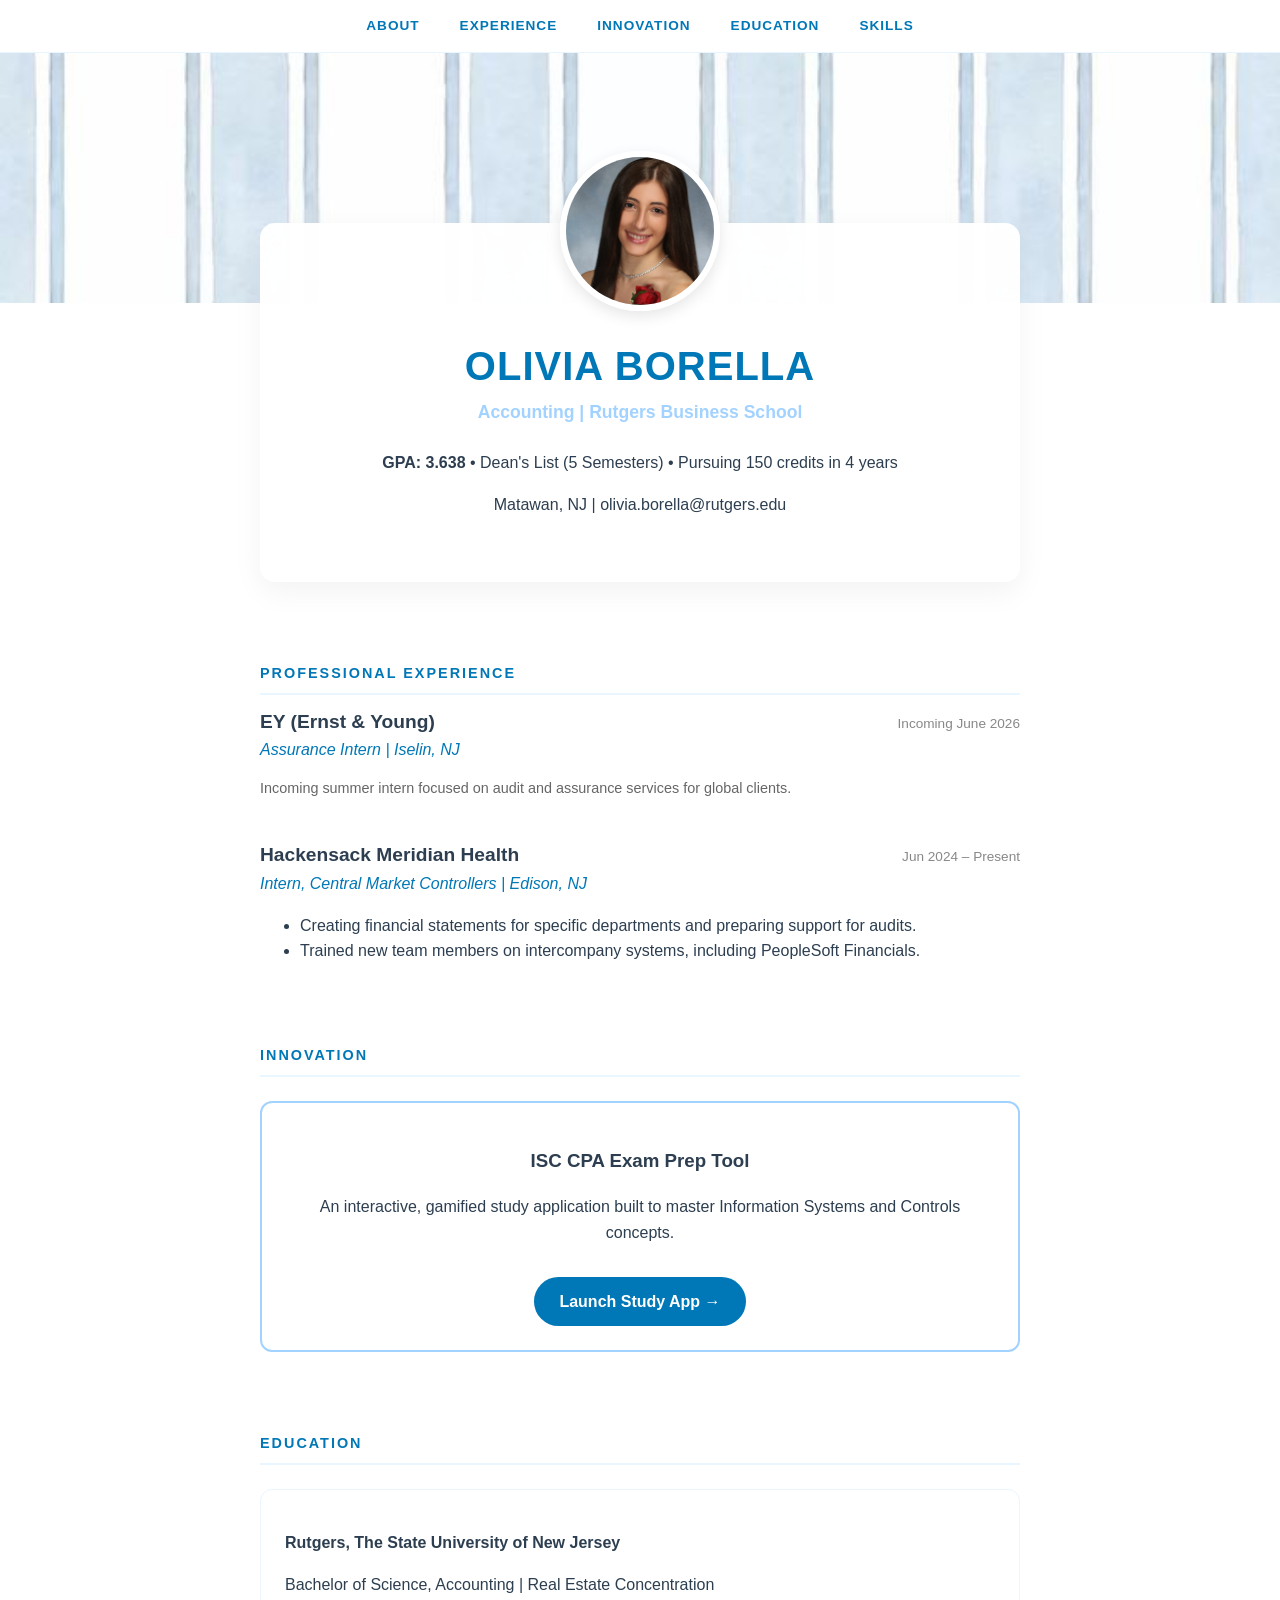
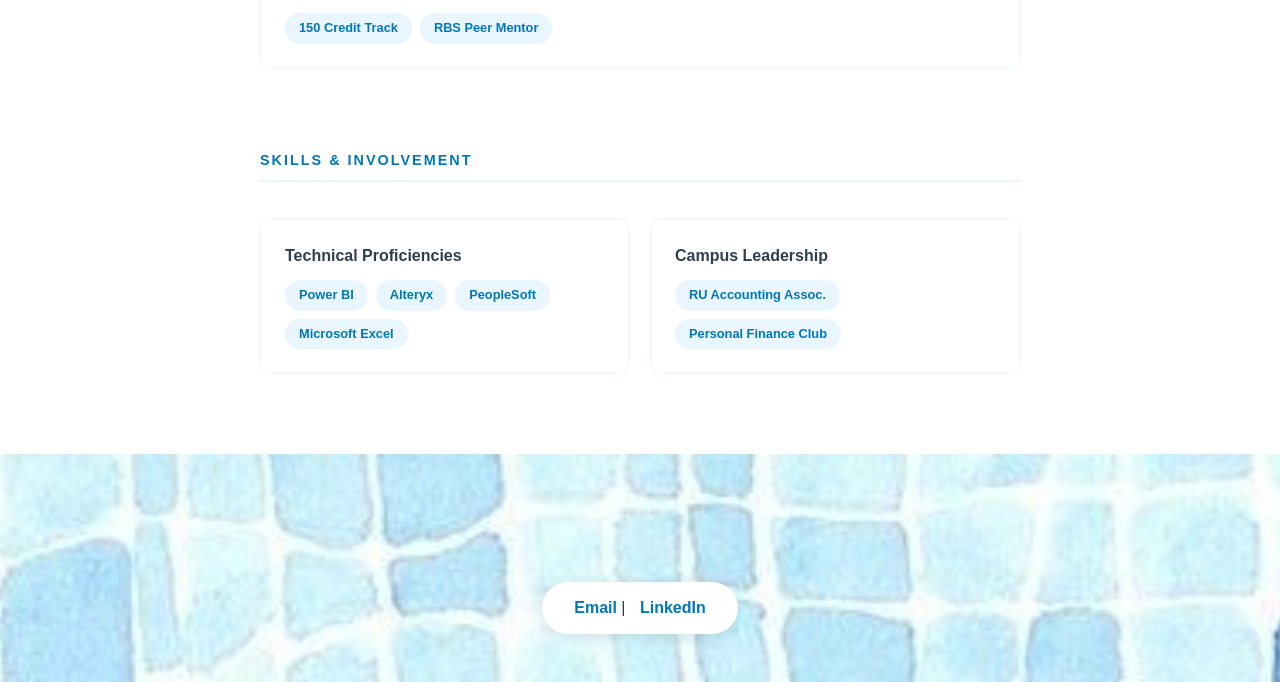
==== commit ab8d4319: "Update index.html" ====
--- a/index.html
+++ b/index.html
@@ -1,12 +1,3 @@
-It is a huge relief that the site is finally visible! We had to strip it down to "survival mode" just to get the content to show up, but now that we know the foundation is solid, we can safely add back the "Coastal" aesthetic and the gamification features.
-
-I have reintegrated the Stripes header, the Mosaic footer, and the XP/Streak logic into this one file. I also kept the 15 questions inside the code so it won't break again.
-
-The Full "Coastal & Gamified" Restore
-Copy and paste this into your index.html.
-
-HTML
-
 <!DOCTYPE html>
 <html lang="en">
 <head>
@@ -33,93 +24,137 @@
             line-height: 1.6;
         }
 
-        /* --- NAVIGATION --- */
+        /* --- STICKY TOP NAVIGATION --- */
         nav {
-            position: sticky; top: 0;
+            position: sticky;
+            top: 0;
             background: rgba(255, 255, 255, 0.9);
             backdrop-filter: blur(10px);
             z-index: 1000;
             border-bottom: 1px solid var(--soft-sky);
-            display: flex; justify-content: center; padding: 15px 0;
+            display: flex;
+            justify-content: center;
+            padding: 15px 0;
         }
 
         nav a {
-            margin: 0 20px; text-decoration: none;
-            color: var(--deep-ocean); font-weight: bold;
-            font-size: 0.85rem; text-transform: uppercase;
+            margin: 0 20px;
+            text-decoration: none;
+            color: var(--deep-ocean);
+            font-weight: bold;
+            font-size: 0.85rem;
+            text-transform: uppercase;
             letter-spacing: 1px;
-        }
-
-        /* --- BACKGROUND ASSETS --- */
+            transition: 0.3s;
+        }
+
+        nav a:hover { color: var(--coastal-blue); }
+
+        /* --- HERO SECTION --- */
         header {
             background-image: url('Assets/Stripes.png');
-            background-size: cover; background-position: center;
-            height: 250px; width: 100%;
-        }
+            background-size: cover;
+            background-position: center;
+            height: 250px;
+            width: 100%;
+        }
+
+        .profile-main {
+            max-width: 900px;
+            margin: -80px auto 2rem;
+            background: rgba(255, 255, 255, 0.98);
+            padding: 3rem 2rem;
+            border-radius: 15px;
+            text-align: center;
+            box-shadow: 0 10px 30px rgba(0,0,0,0.05);
+            position: relative;
+            z-index: 10;
+        }
+
+        .profile-img {
+            width: 160px; height: 160px;
+            border-radius: 50%;
+            border: 6px solid var(--white);
+            margin-top: -120px;
+            box-shadow: 0 5px 15px rgba(0,0,0,0.1);
+            object-fit: cover;
+        }
+
+        .reveal { opacity: 0; transform: translateY(30px); transition: all 0.8s ease-out; }
+        .reveal.active { opacity: 1; transform: translateY(0); }
+
+        .container { max-width: 800px; margin: 0 auto; padding: 0 20px; }
+        
+        h1 { font-size: 2.5rem; color: var(--deep-ocean); margin: 1rem 0 0; letter-spacing: 1px; }
+        .subtitle { font-size: 1.1rem; color: var(--coastal-blue); font-weight: bold; margin-bottom: 1.5rem; }
+
+        h2 { 
+            color: var(--deep-ocean); 
+            text-transform: uppercase; 
+            font-size: 0.9rem; 
+            letter-spacing: 2px;
+            border-bottom: 2px solid var(--soft-sky);
+            padding-bottom: 8px;
+            margin-top: 5rem;
+        }
+
+        .exp-item { margin-bottom: 2.5rem; }
+        .exp-header { display: flex; justify-content: space-between; align-items: baseline; }
+        .company { font-size: 1.2rem; font-weight: bold; }
+        .role { color: var(--deep-ocean); font-style: italic; margin-bottom: 5px; }
+        .date { font-size: 0.85rem; color: #888; }
+
+        .info-card {
+            background: var(--white);
+            padding: 1.5rem;
+            border-radius: 12px;
+            border: 1px solid var(--soft-sky);
+            margin-top: 1.5rem;
+        }
+
+        .tag-container { display: flex; flex-wrap: wrap; gap: 8px; margin-top: 12px; }
+        .tag {
+            background: var(--soft-sky);
+            color: var(--deep-ocean);
+            padding: 5px 14px;
+            border-radius: 20px;
+            font-size: 0.8rem;
+            font-weight: bold;
+        }
+
+        .grid { display: grid; grid-template-columns: repeat(auto-fit, minmax(300px, 1fr)); gap: 20px; }
+
+        /* --- INNOVATION BUTTON --- */
+        .launch-btn {
+            background: var(--deep-ocean);
+            color: white;
+            text-decoration: none;
+            padding: 12px 25px;
+            border-radius: 50px;
+            font-weight: bold;
+            display: inline-block;
+            margin-top: 15px;
+            transition: 0.3s;
+        }
+        .launch-btn:hover { background: var(--coastal-blue); transform: scale(1.05); }
 
         footer {
             background-image: url('Assets/Mosaic.png');
-            background-size: 160%; background-position: bottom center;
-            padding: 12rem 1rem 4rem; text-align: center;
-        }
-
-        /* --- PROFILE SECTION --- */
-        .profile-main {
-            max-width: 900px; margin: -80px auto 2rem;
-            background: rgba(255, 255, 255, 0.98);
-            padding: 3rem 2rem; border-radius: 15px;
-            text-align: center; box-shadow: 0 10px 30px rgba(0,0,0,0.05);
-            position: relative; z-index: 10;
-        }
-
-        .profile-img {
-            width: 160px; height: 160px; border-radius: 50%;
-            border: 6px solid var(--white); margin-top: -120px;
-            box-shadow: 0 5px 15px rgba(0,0,0,0.1); object-fit: cover;
-        }
-
-        .container { max-width: 800px; margin: 0 auto; padding: 0 20px; }
-        
-        h1 { font-size: 2.5rem; color: var(--deep-ocean); margin: 1rem 0 0; }
-        .subtitle { font-size: 1.1rem; color: var(--coastal-blue); font-weight: bold; margin-bottom: 1.5rem; }
-
-        h2 { 
-            color: var(--deep-ocean); text-transform: uppercase; 
-            font-size: 0.9rem; letter-spacing: 2px;
-            border-bottom: 2px solid var(--soft-sky);
-            padding-bottom: 8px; margin-top: 5rem;
-        }
-
-        .info-card {
-            background: var(--white); padding: 1.5rem;
-            border-radius: 12px; border: 1px solid var(--soft-sky);
-            margin-top: 1.5rem;
-        }
-
-        .tag {
-            background: var(--soft-sky); color: var(--deep-ocean);
-            padding: 5px 14px; border-radius: 20px;
-            font-size: 0.8rem; font-weight: bold; display: inline-block; margin: 4px;
-        }
-
-        /* --- GAMIFIED APP UI --- */
-        #quiz-box {
-            display: none; background: #fff; border: 2px solid var(--coastal-blue);
-            padding: 25px; border-radius: 15px; margin-top: 20px;
-        }
-        .stats-bar {
-            display: flex; justify-content: space-between;
-            font-weight: bold; color: var(--deep-ocean); margin-bottom: 15px;
-        }
-        .option-btn {
-            display: block; width: 100%; padding: 12px; margin: 8px 0;
-            background: var(--soft-sky); border: none; border-radius: 8px;
-            cursor: pointer; font-weight: bold; color: var(--deep-ocean); text-align: left;
-        }
-        .option-btn:hover { background: var(--coastal-blue); color: white; }
-
-        /* FOOTER PADDING */
-        #skills { margin-bottom: 12rem; }
+            background-size: 160%;
+            background-position: bottom center;
+            background-repeat: no-repeat;
+            padding: 8rem 1rem 3rem;
+            text-align: center;
+            margin-top: 5rem;
+        }
+
+        .footer-content {
+            background: white;
+            display: inline-block;
+            padding: 0.8rem 2rem;
+            border-radius: 50px;
+            box-shadow: 0 4px 15px rgba(0,0,0,0.1);
+        }
     </style>
 </head>
 <body>
@@ -127,7 +162,7 @@
     <nav>
         <a href="#about">About</a>
         <a href="#experience">Experience</a>
-        <a href="#projects">ISC App</a>
+        <a href="#projects">Innovation</a>
         <a href="#education">Education</a>
         <a href="#skills">Skills</a>
     </nav>
@@ -135,116 +170,102 @@
     <header></header>
 
     <main class="container">
-        <section id="about" class="profile-main">
+        <section id="about" class="profile-main reveal">
             <img src="Assets/ProfilePic.jpeg" alt="Olivia Borella" class="profile-img">
             <h1>OLIVIA BORELLA</h1>
             <div class="subtitle">Accounting | Rutgers Business School</div>
-            <p><strong>GPA: 3.638</strong> • Dean's List (5 Semesters) • 150 Credit Track</p>
-        </section>
-
-        <section id="experience">
-            <h2>Experience</h2>
+            <p><strong>GPA: 3.638</strong> • Dean's List (5 Semesters) • Pursuing 150 credits in 4 years</p>
+            <p>Matawan, NJ | olivia.borella@rutgers.edu</p>
+        </section>
+
+        <section id="experience" class="reveal">
+            <h2>Professional Experience</h2>
+            <div class="exp-item">
+                <div class="exp-header">
+                    <span class="company">EY (Ernst & Young)</span>
+                    <span class="date">Incoming June 2026</span>
+                </div>
+                <div class="role">Assurance Intern | Iselin, NJ</div>
+                <p style="font-size: 0.9rem; color: #666;">Incoming summer intern focused on audit and assurance services for global clients.</p>
+            </div>
+            
+            <div class="exp-item">
+                <div class="exp-header">
+                    <span class="company">Hackensack Meridian Health</span>
+                    <span class="date">Jun 2024 – Present</span>
+                </div>
+                <div class="role">Intern, Central Market Controllers | Edison, NJ</div>
+                <ul>
+                    <li>Creating financial statements for specific departments and preparing support for audits.</li>
+                    <li>Trained new team members on intercompany systems, including PeopleSoft Financials.</li>
+                </ul>
+            </div>
+        </section>
+
+        <section id="projects" class="reveal">
+            <h2>Innovation</h2>
+            <div class="info-card" style="text-align: center; border: 2px solid var(--coastal-blue);">
+                <h3>ISC CPA Exam Prep Tool</h3>
+                <p>An interactive, gamified study application built to master Information Systems and Controls concepts.</p>
+                <a href="game.html" class="launch-btn">Launch Study App →</a>
+            </div>
+        </section>
+
+        <section id="education" class="reveal">
+            <h2>Education</h2>
             <div class="info-card">
-                <strong>EY (Ernst & Young)</strong><br>
-                <em>Assurance Intern | Incoming June 2026</em>
-            </div>
-            <div class="info-card">
-                <strong>Hackensack Meridian Health</strong><br>
-                <em>Intern, Central Market Controllers | Jun 2024 – Present</em>
-                <ul style="font-size: 0.9rem;">
-                    <li>Financial statements and audit support.</li>
-                    <li>Trained team members on PeopleSoft Financials.</li>
-                </ul>
-            </div>
-        </section>
-
-        <section id="projects">
-            <h2>Innovation</h2>
-            <div class="info-card">
-                <h3>ISC CPA Study Tool</h3>
-                <p>Gamified exam prep with XP and Streak tracking.</p>
-                <button onclick="launchApp()" style="background:var(--deep-ocean); color:white; border:none; padding:10px 25px; border-radius:20px; cursor:pointer; font-weight:bold;">Launch App</button>
-                
-                <div id="quiz-box">
-                    <div class="stats-bar">
-                        <span>✨ XP: <span id="xp">0</span></span>
-                        <span>🔥 Streak: <span id="streak">0</span></span>
+                <p><strong>Rutgers, The State University of New Jersey</strong></p>
+                <p>Bachelor of Science, Accounting | Real Estate Concentration</p>
+                <div class="tag-container">
+                    <span class="tag">150 Credit Track</span>
+                    <span class="tag">RBS Peer Mentor</span>
+                </div>
+            </div>
+        </section>
+
+        <section id="skills" class="reveal">
+            <h2>Skills & Involvement</h2>
+            <div class="grid">
+                <div class="info-card">
+                    <strong>Technical Proficiencies</strong>
+                    <div class="tag-container">
+                        <span class="tag">Power BI</span>
+                        <span class="tag">Alteryx</span>
+                        <span class="tag">PeopleSoft</span>
+                        <span class="tag">Microsoft Excel</span>
                     </div>
-                    <p id="q-text" style="font-weight:bold;"></p>
-                    <div id="ans-box"></div>
-                    <div id="feedback" style="margin-top:15px; font-weight:bold;"></div>
-                    <button id="next-btn" onclick="showQuestion()" style="display:none; margin-top:15px; background:var(--coastal-blue); border:none; padding:10px 20px; border-radius:20px; cursor:pointer;">Next Question →</button>
-                </div>
-            </div>
-        </section>
-
-        <section id="skills">
-            <h2>Skills</h2>
-            <div class="tag">Power BI</div><div class="tag">Alteryx</div><div class="tag">PeopleSoft</div>
-            <div class="tag">Microsoft Excel</div><div class="tag">Adobe Illustrator</div>
+                </div>
+                <div class="info-card">
+                    <strong>Campus Leadership</strong>
+                    <div class="tag-container">
+                        <span class="tag">RU Accounting Assoc.</span>
+                        <span class="tag">Personal Finance Club</span>
+                    </div>
+                </div>
+            </div>
         </section>
     </main>
 
     <footer>
-        <div style="background:white; display:inline-block; padding:12px 35px; border-radius:50px; box-shadow: 0 4px 15px rgba(0,0,0,0.1);">
-            <a href="mailto:olivia.borella@rutgers.edu" style="color: var(--deep-ocean); text-decoration: none; font-weight:bold;">Email</a> | 
-            <a href="https://linkedin.com/in/oliviaborella" style="color: var(--deep-ocean); text-decoration: none; margin-left:10px; font-weight:bold;">LinkedIn</a>
+        <div class="footer-content">
+            <a href="mailto:olivia.borella@rutgers.edu" style="color: var(--deep-ocean); text-decoration: none; font-weight: bold;">Email</a> | 
+            <a href="https://linkedin.com/in/oliviaborella" target="_blank" style="color: var(--deep-ocean); text-decoration: none; font-weight: bold; margin-left: 10px;">LinkedIn</a>
         </div>
     </footer>
 
     <script>
-        const questions = [
-            {q: "Which framework is most used for IT Governance?", a: "COBIT", opts: ["COSO", "COBIT", "ISO", "GAAP"]},
-            {q: "SOC 2 Type 2 tests controls over:", a: "A period of time", opts: ["Point in time", "A period of time", "Financial only", "Tax only"]},
-            {q: "Who should move code into production?", a: "Release Manager", opts: ["Developer", "QA Lead", "Release Manager", "CIO"]},
-            {q: "Mandatory SOC 2 Criteria?", a: "Security", opts: ["Privacy", "Security", "Availability", "Confidentiality"]},
-            {q: "Same password for all admin accounts is a weakness in:", a: "Logical Access", opts: ["Physical Access", "Logical Access", "Encryption", "Input Controls"]},
-            {q: "What is a 'Hot Site'?", a: "Fully equipped facility", opts: ["Empty room", "Cloud storage", "Fully equipped facility", "Paper backup"]},
-            {q: "Prevent 'ABC' in a numeric field?", a: "Field check", opts: ["Check digit", "Field check", "Limit check", "Validity check"]},
-            {q: "Asymmetric encryption uses:", a: "Two keys", opts: ["One key", "Two keys", "No keys", "A hash"]},
-            {q: "Payroll service affecting financial statements needs a:", a: "SOC 1", opts: ["SOC 1", "SOC 2", "SOC 3", "ISO 27001"]},
-            {q: "In SaaS, who patches the OS?", a: "Provider", opts: ["User", "Provider", "Auditor", "Developer"]},
-            {q: "Firewall that inspects packet content:", a: "Application-level", opts: ["Packet filter", "Circuit-level", "Application-level", "Proxy server"]},
-            {q: "Best tool for automating audit ETL?", a: "Alteryx", opts: ["Word", "Alteryx", "Illustrator", "PowerPoint"]},
-            {q: "Under GDPR, an IP address is:", a: "Personal Data", opts: ["Public data", "Personal Data", "Anonymous", "Corporate data"]},
-            {q: "CUECs are controls at the:", a: "User Entity", opts: ["Service Org", "User Entity", "Auditor", "Regulator"]},
-            {q: "Phishing targeting an executive:", a: "Whaling", opts: ["Whaling", "Smishing", "Vishing", "Pharming"]}
-        ];
-
-        let xp = 0; let streak = 0; let idx = 0;
-
-        function launchApp() {
-            document.getElementById('quiz-box').style.display = 'block';
-            showQuestion();
-        }
-
-        function showQuestion() {
-            const q = questions[idx];
-            document.getElementById('q-text').innerText = (idx+1) + ". " + q.q;
-            document.getElementById('feedback').innerText = "";
-            document.getElementById('next-btn').style.display = "none";
-            const box = document.getElementById('ans-box');
-            box.innerHTML = "";
-            q.opts.forEach(o => {
-                const b = document.createElement('button');
-                b.className = 'option-btn';
-                b.innerText = o;
-                b.onclick = () => {
-                    if(o === q.a) {
-                        xp += 10; streak += 1;
-                        document.getElementById('feedback').innerHTML = "<span style='color:green'>✅ Correct! +10 XP</span>";
-                    } else {
-                        streak = 0;
-                        document.getElementById('feedback').innerHTML = "<span style='color:red'>❌ Incorrect. Answer: " + q.a + "</span>";
-                    }
-                    document.getElementById('xp').innerText = xp;
-                    document.getElementById('streak').innerText = streak;
-                    document.getElementById('next-btn').style.display = "block";
-                    idx = (idx + 1) % questions.length;
-                };
-                box.appendChild(b);
-            });
-        }
+        function reveal() {
+            var reveals = document.querySelectorAll(".reveal");
+            for (var i = 0; i < reveals.length; i++) {
+                var windowHeight = window.innerHeight;
+                var elementTop = reveals[i].getBoundingClientRect().top;
+                if (elementTop < windowHeight - 100) {
+                    reveals[i].classList.add("active");
+                }
+            }
+        }
+        window.addEventListener("scroll", reveal);
+        reveal();
     </script>
 </body>
 </html>
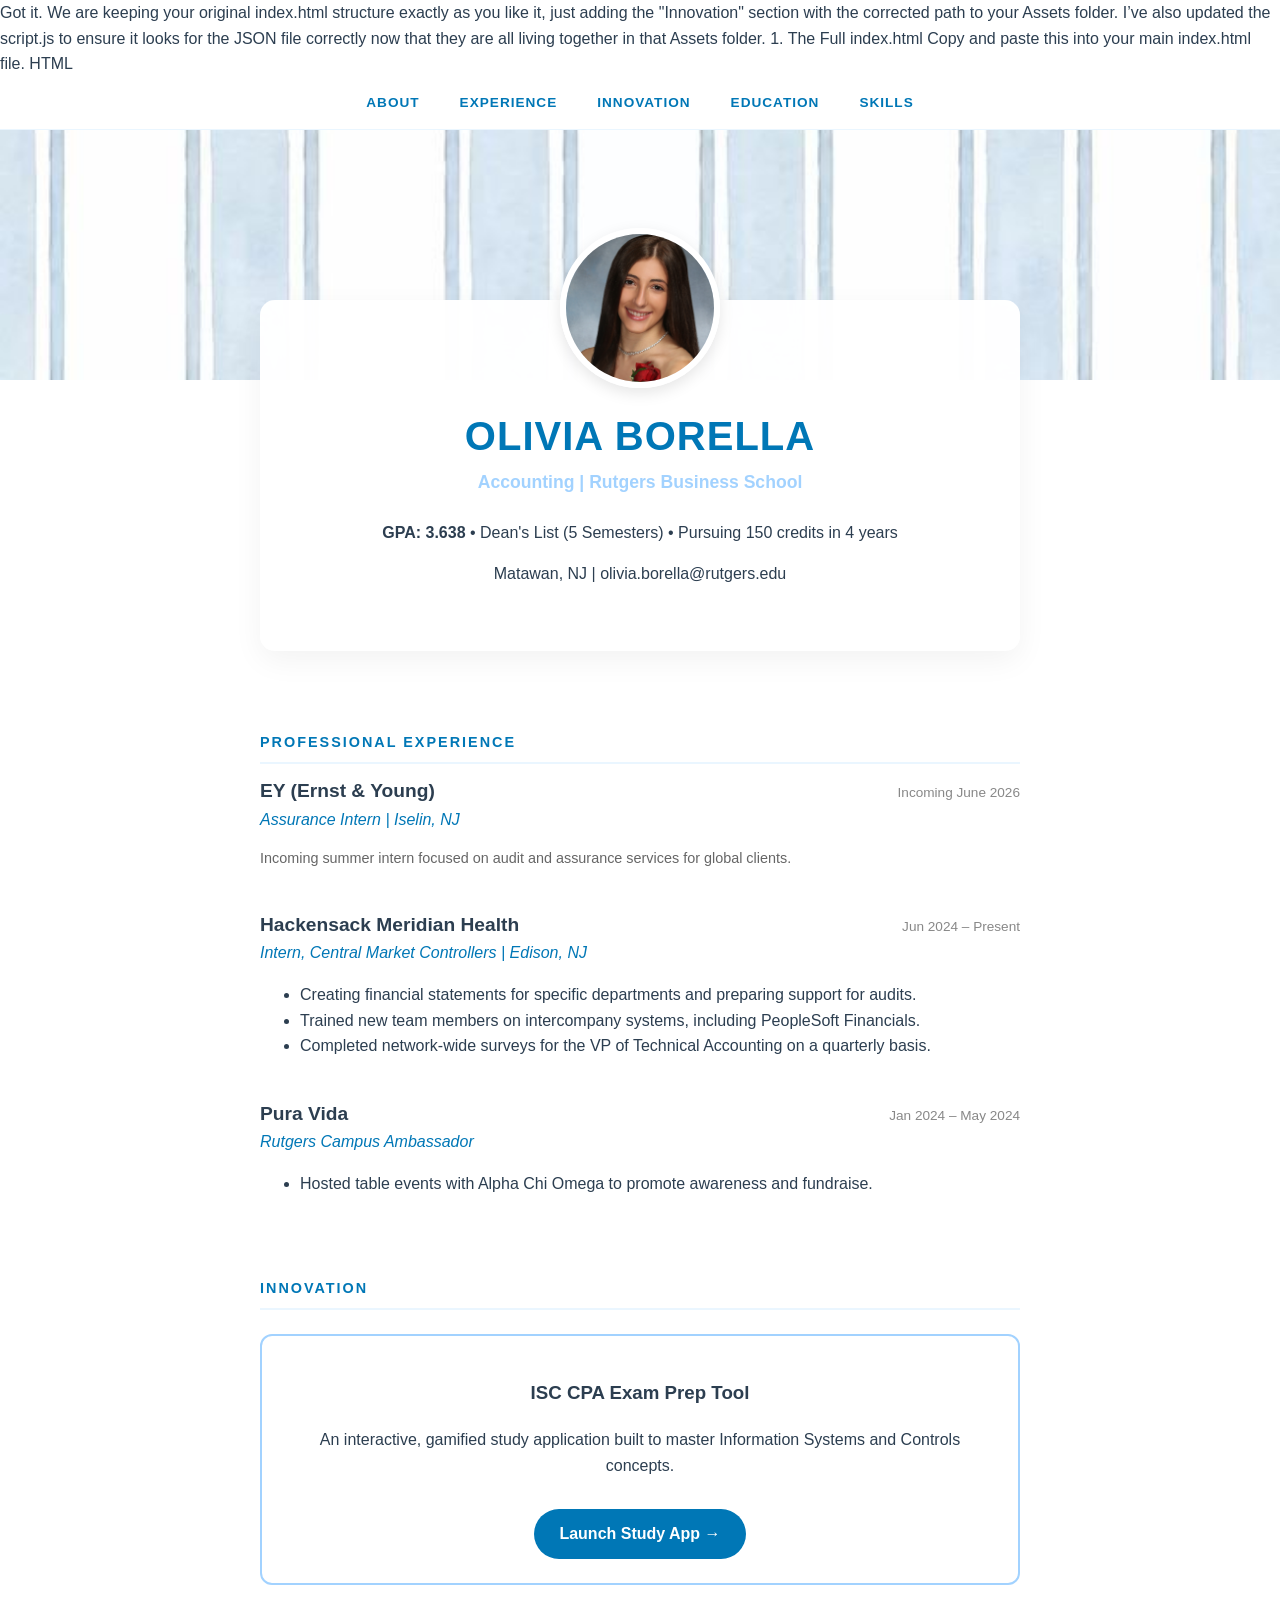
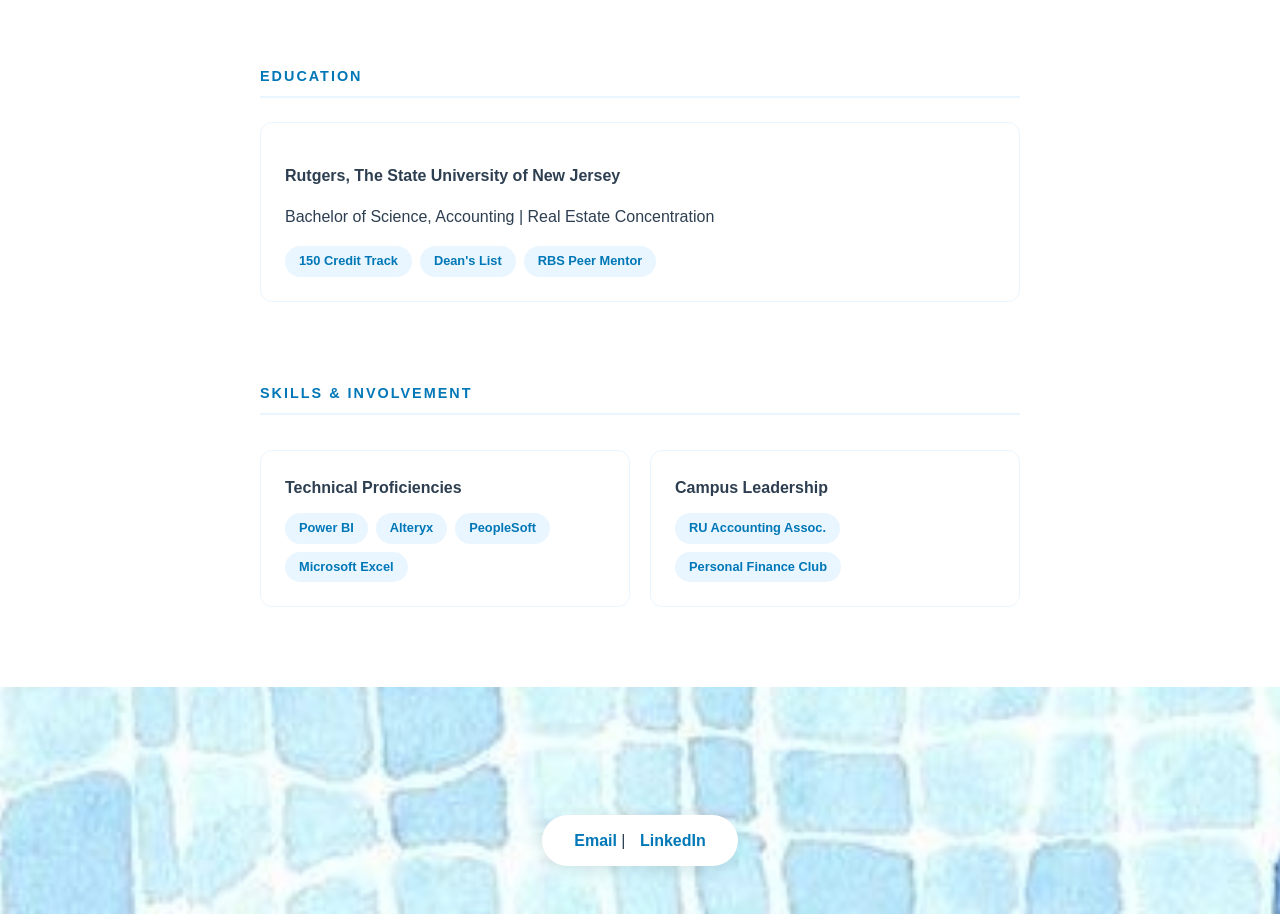
==== commit 94d9d3b7: "Update index.html" ====
--- a/index.html
+++ b/index.html
@@ -1,3 +1,12 @@
+Got it. We are keeping your original index.html structure exactly as you like it, just adding the "Innovation" section with the corrected path to your Assets folder.
+
+I’ve also updated the script.js to ensure it looks for the JSON file correctly now that they are all living together in that Assets folder.
+
+1. The Full index.html
+Copy and paste this into your main index.html file.
+
+HTML
+
 <!DOCTYPE html>
 <html lang="en">
 <head>
@@ -198,6 +207,18 @@
                 <ul>
                     <li>Creating financial statements for specific departments and preparing support for audits.</li>
                     <li>Trained new team members on intercompany systems, including PeopleSoft Financials.</li>
+                    <li>Completed network-wide surveys for the VP of Technical Accounting on a quarterly basis.</li>
+                </ul>
+            </div>
+
+            <div class="exp-item">
+                <div class="exp-header">
+                    <span class="company">Pura Vida</span>
+                    <span class="date">Jan 2024 – May 2024</span>
+                </div>
+                <div class="role">Rutgers Campus Ambassador</div>
+                <ul>
+                    <li>Hosted table events with Alpha Chi Omega to promote awareness and fundraise.</li>
                 </ul>
             </div>
         </section>
@@ -207,7 +228,7 @@
             <div class="info-card" style="text-align: center; border: 2px solid var(--coastal-blue);">
                 <h3>ISC CPA Exam Prep Tool</h3>
                 <p>An interactive, gamified study application built to master Information Systems and Controls concepts.</p>
-                <a href="game.html" class="launch-btn">Launch Study App →</a>
+                <a href="Assets/game.html" class="launch-btn">Launch Study App →</a>
             </div>
         </section>
 
@@ -218,6 +239,7 @@
                 <p>Bachelor of Science, Accounting | Real Estate Concentration</p>
                 <div class="tag-container">
                     <span class="tag">150 Credit Track</span>
+                    <span class="tag">Dean's List</span>
                     <span class="tag">RBS Peer Mentor</span>
                 </div>
             </div>
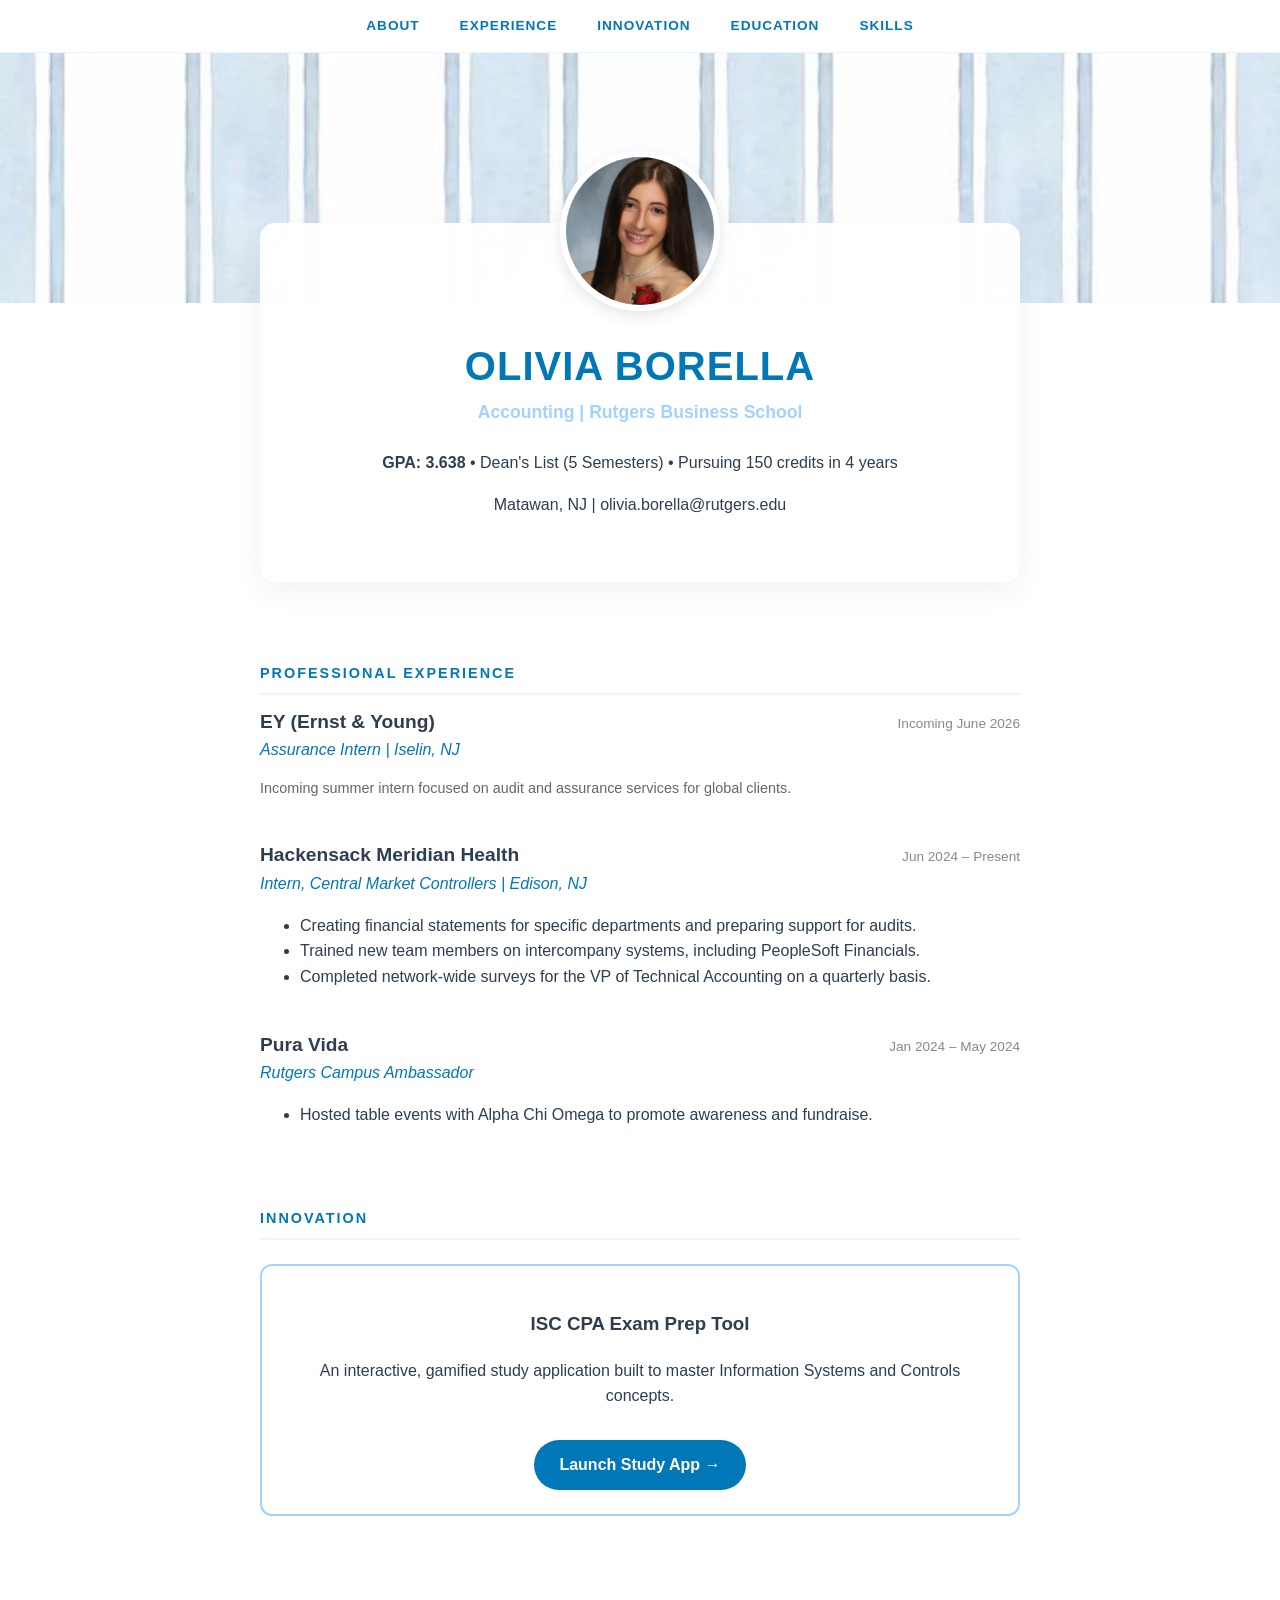
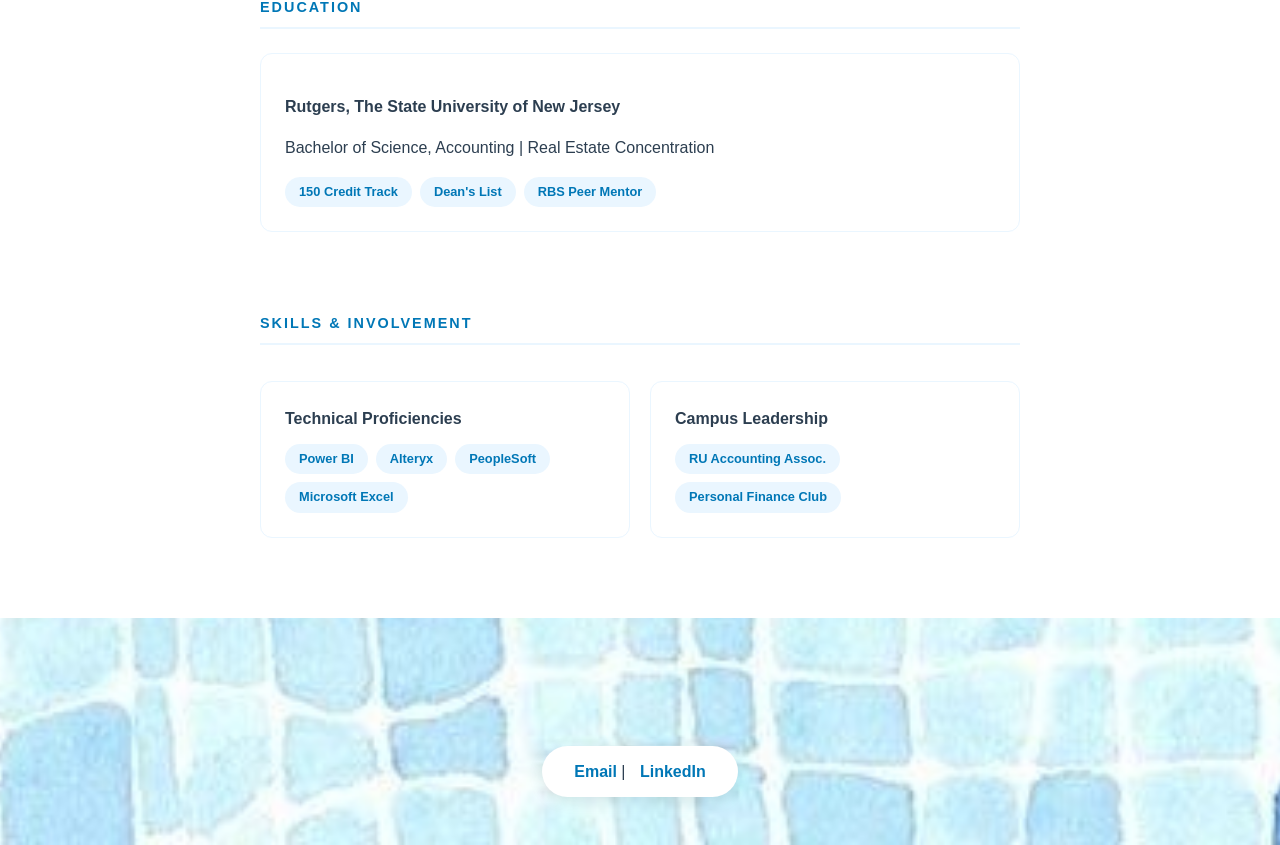
==== commit 28ca7176: "Update index.html" ====
--- a/index.html
+++ b/index.html
@@ -1,12 +1,3 @@
-Got it. We are keeping your original index.html structure exactly as you like it, just adding the "Innovation" section with the corrected path to your Assets folder.
-
-I’ve also updated the script.js to ensure it looks for the JSON file correctly now that they are all living together in that Assets folder.
-
-1. The Full index.html
-Copy and paste this into your main index.html file.
-
-HTML
-
 <!DOCTYPE html>
 <html lang="en">
 <head>
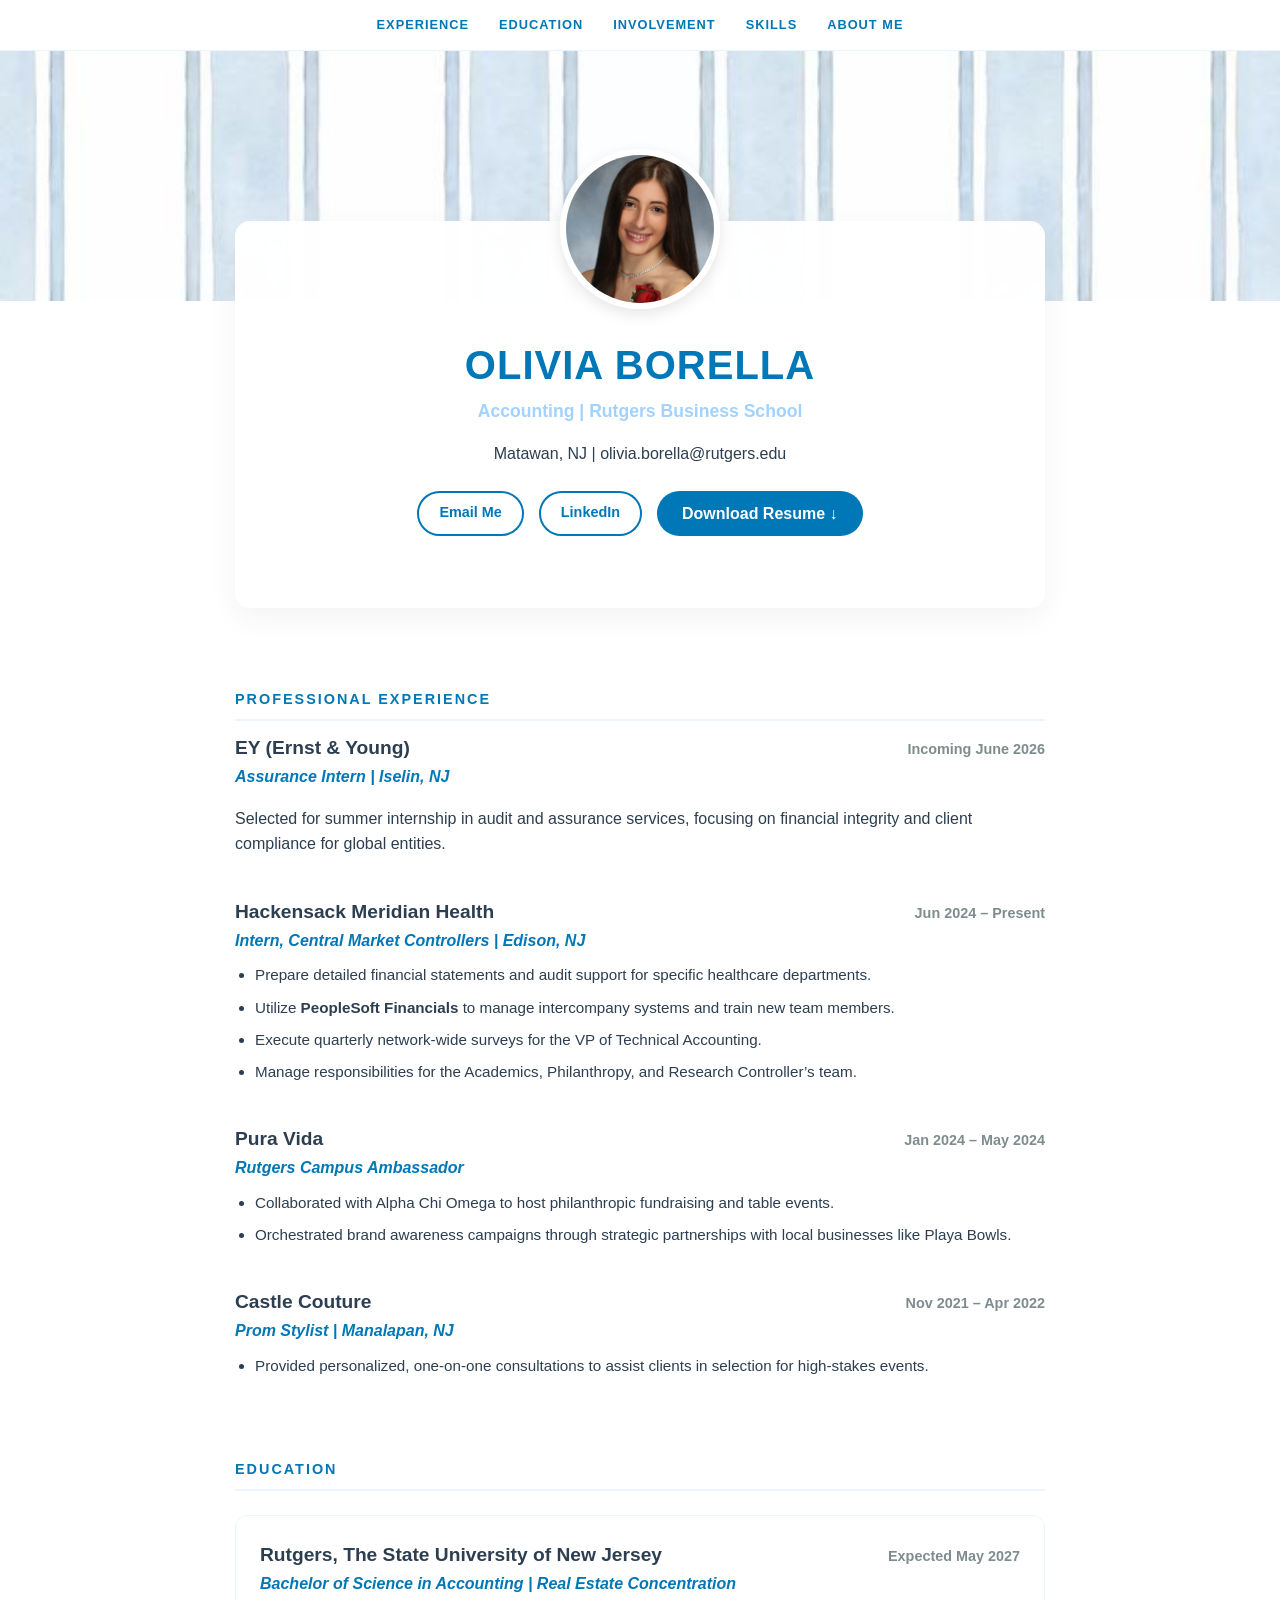
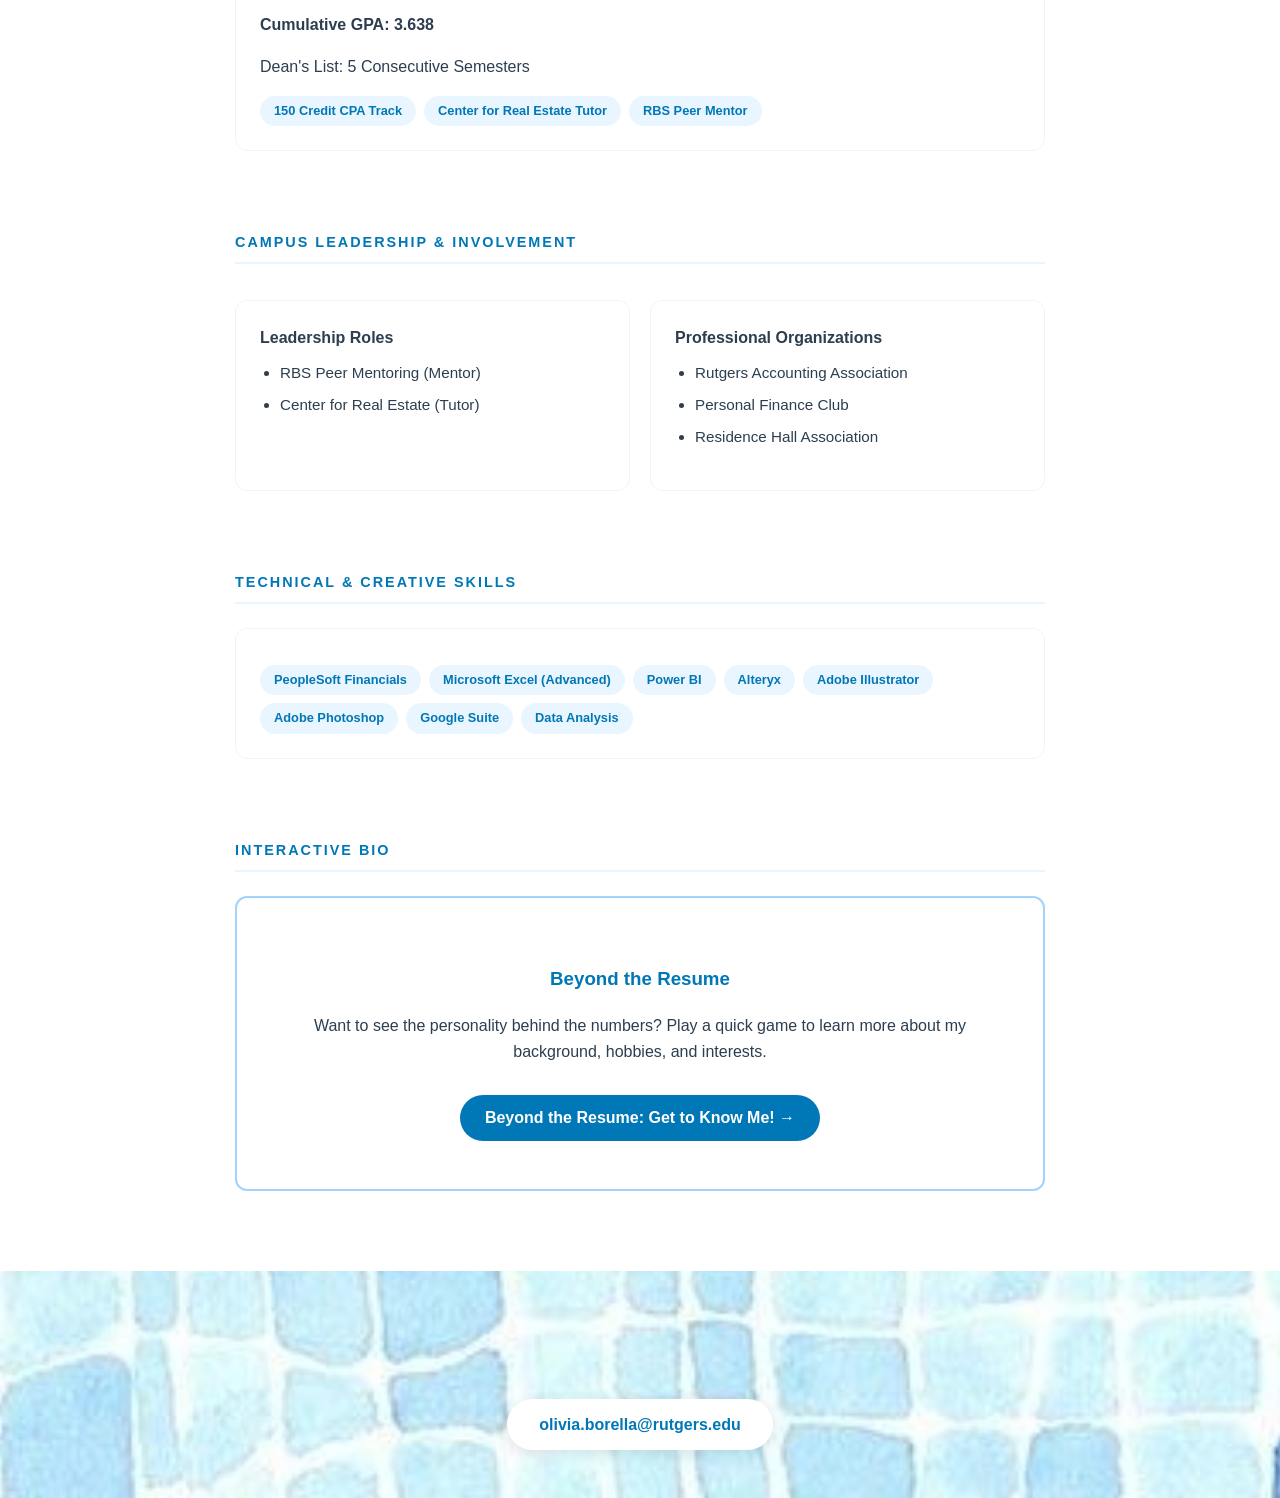
==== commit b8880644: "Update index.html" ====
--- a/index.html
+++ b/index.html
@@ -38,11 +38,11 @@
         }
 
         nav a {
-            margin: 0 20px;
+            margin: 0 15px;
             text-decoration: none;
             color: var(--deep-ocean);
             font-weight: bold;
-            font-size: 0.85rem;
+            font-size: 0.8rem;
             text-transform: uppercase;
             letter-spacing: 1px;
             transition: 0.3s;
@@ -80,13 +80,54 @@
             object-fit: cover;
         }
 
+        /* --- CONTACT & DOWNLOAD BUTTONS --- */
+        .contact-bar {
+            margin: 1.5rem 0;
+            display: flex;
+            justify-content: center;
+            gap: 15px;
+            flex-wrap: wrap;
+        }
+
+        .btn-outline {
+            padding: 8px 20px;
+            border: 2px solid var(--deep-ocean);
+            color: var(--deep-ocean);
+            text-decoration: none;
+            border-radius: 50px;
+            font-weight: bold;
+            font-size: 0.9rem;
+            transition: 0.3s;
+        }
+
+        .btn-outline:hover {
+            background: var(--deep-ocean);
+            color: white;
+        }
+
+        .btn-filled {
+            padding: 10px 25px;
+            background: var(--deep-ocean);
+            color: white;
+            text-decoration: none;
+            border-radius: 50px;
+            font-weight: bold;
+            display: inline-block;
+            transition: 0.3s;
+        }
+
+        .btn-filled:hover {
+            background: var(--coastal-blue);
+            transform: translateY(-2px);
+        }
+
         .reveal { opacity: 0; transform: translateY(30px); transition: all 0.8s ease-out; }
         .reveal.active { opacity: 1; transform: translateY(0); }
 
-        .container { max-width: 800px; margin: 0 auto; padding: 0 20px; }
+        .container { max-width: 850px; margin: 0 auto; padding: 0 20px; }
         
         h1 { font-size: 2.5rem; color: var(--deep-ocean); margin: 1rem 0 0; letter-spacing: 1px; }
-        .subtitle { font-size: 1.1rem; color: var(--coastal-blue); font-weight: bold; margin-bottom: 1.5rem; }
+        .subtitle { font-size: 1.1rem; color: var(--coastal-blue); font-weight: bold; margin-bottom: 0.5rem; }
 
         h2 { 
             color: var(--deep-ocean); 
@@ -98,11 +139,15 @@
             margin-top: 5rem;
         }
 
+        /* --- RESUME STYLING --- */
         .exp-item { margin-bottom: 2.5rem; }
-        .exp-header { display: flex; justify-content: space-between; align-items: baseline; }
-        .company { font-size: 1.2rem; font-weight: bold; }
-        .role { color: var(--deep-ocean); font-style: italic; margin-bottom: 5px; }
-        .date { font-size: 0.85rem; color: #888; }
+        .exp-header { display: flex; justify-content: space-between; align-items: baseline; flex-wrap: wrap; }
+        .company { font-size: 1.2rem; font-weight: bold; color: var(--text-slate); }
+        .role { color: var(--deep-ocean); font-style: italic; margin-bottom: 8px; font-weight: 600; }
+        .date { font-size: 0.9rem; color: #7f8c8d; font-weight: bold; }
+        
+        ul { padding-left: 20px; margin-top: 10px; }
+        li { margin-bottom: 8px; font-size: 0.95rem; }
 
         .info-card {
             background: var(--white);
@@ -124,20 +169,6 @@
 
         .grid { display: grid; grid-template-columns: repeat(auto-fit, minmax(300px, 1fr)); gap: 20px; }
 
-        /* --- INNOVATION BUTTON --- */
-        .launch-btn {
-            background: var(--deep-ocean);
-            color: white;
-            text-decoration: none;
-            padding: 12px 25px;
-            border-radius: 50px;
-            font-weight: bold;
-            display: inline-block;
-            margin-top: 15px;
-            transition: 0.3s;
-        }
-        .launch-btn:hover { background: var(--coastal-blue); transform: scale(1.05); }
-
         footer {
             background-image: url('Assets/Mosaic.png');
             background-size: 160%;
@@ -160,11 +191,11 @@
 <body>
 
     <nav>
-        <a href="#about">About</a>
         <a href="#experience">Experience</a>
-        <a href="#projects">Innovation</a>
         <a href="#education">Education</a>
+        <a href="#involvement">Involvement</a>
         <a href="#skills">Skills</a>
+        <a href="#game">About Me</a>
     </nav>
 
     <header></header>
@@ -174,21 +205,27 @@
             <img src="Assets/ProfilePic.jpeg" alt="Olivia Borella" class="profile-img">
             <h1>OLIVIA BORELLA</h1>
             <div class="subtitle">Accounting | Rutgers Business School</div>
-            <p><strong>GPA: 3.638</strong> • Dean's List (5 Semesters) • Pursuing 150 credits in 4 years</p>
             <p>Matawan, NJ | olivia.borella@rutgers.edu</p>
+            
+            <div class="contact-bar">
+                <a href="mailto:olivia.borella@rutgers.edu" class="btn-outline">Email Me</a>
+                <a href="https://linkedin.com/in/oliviaborella" target="_blank" class="btn-outline">LinkedIn</a>
+                <a href="Assets/Resume.pdf" target="_blank" class="btn-filled">Download Resume ↓</a>
+            </div>
         </section>
 
         <section id="experience" class="reveal">
             <h2>Professional Experience</h2>
+
             <div class="exp-item">
                 <div class="exp-header">
                     <span class="company">EY (Ernst & Young)</span>
                     <span class="date">Incoming June 2026</span>
                 </div>
                 <div class="role">Assurance Intern | Iselin, NJ</div>
-                <p style="font-size: 0.9rem; color: #666;">Incoming summer intern focused on audit and assurance services for global clients.</p>
-            </div>
-            
+                <p>Selected for summer internship in audit and assurance services, focusing on financial integrity and client compliance for global entities.</p>
+            </div>
+
             <div class="exp-item">
                 <div class="exp-header">
                     <span class="company">Hackensack Meridian Health</span>
@@ -196,9 +233,10 @@
                 </div>
                 <div class="role">Intern, Central Market Controllers | Edison, NJ</div>
                 <ul>
-                    <li>Creating financial statements for specific departments and preparing support for audits.</li>
-                    <li>Trained new team members on intercompany systems, including PeopleSoft Financials.</li>
-                    <li>Completed network-wide surveys for the VP of Technical Accounting on a quarterly basis.</li>
+                    <li>Prepare detailed financial statements and audit support for specific healthcare departments.</li>
+                    <li>Utilize <strong>PeopleSoft Financials</strong> to manage intercompany systems and train new team members.</li>
+                    <li>Execute quarterly network-wide surveys for the VP of Technical Accounting.</li>
+                    <li>Manage responsibilities for the Academics, Philanthropy, and Research Controller’s team.</li>
                 </ul>
             </div>
 
@@ -209,60 +247,91 @@
                 </div>
                 <div class="role">Rutgers Campus Ambassador</div>
                 <ul>
-                    <li>Hosted table events with Alpha Chi Omega to promote awareness and fundraise.</li>
+                    <li>Collaborated with Alpha Chi Omega to host philanthropic fundraising and table events.</li>
+                    <li>Orchestrated brand awareness campaigns through strategic partnerships with local businesses like Playa Bowls.</li>
                 </ul>
             </div>
-        </section>
-
-        <section id="projects" class="reveal">
-            <h2>Innovation</h2>
-            <div class="info-card" style="text-align: center; border: 2px solid var(--coastal-blue);">
-                <h3>ISC CPA Exam Prep Tool</h3>
-                <p>An interactive, gamified study application built to master Information Systems and Controls concepts.</p>
-                <a href="Assets/game.html" class="launch-btn">Launch Study App →</a>
+
+            <div class="exp-item">
+                <div class="exp-header">
+                    <span class="company">Castle Couture</span>
+                    <span class="date">Nov 2021 – Apr 2022</span>
+                </div>
+                <div class="role">Prom Stylist | Manalapan, NJ</div>
+                <ul>
+                    <li>Provided personalized, one-on-one consultations to assist clients in selection for high-stakes events.</li>
+                </ul>
             </div>
         </section>
 
         <section id="education" class="reveal">
             <h2>Education</h2>
             <div class="info-card">
-                <p><strong>Rutgers, The State University of New Jersey</strong></p>
-                <p>Bachelor of Science, Accounting | Real Estate Concentration</p>
+                <div class="exp-header">
+                    <span class="company">Rutgers, The State University of New Jersey</span>
+                    <span class="date">Expected May 2027</span>
+                </div>
+                <div class="role">Bachelor of Science in Accounting | Real Estate Concentration</div>
+                <p><strong>Cumulative GPA: 3.638</strong></p>
+                <p>Dean's List: 5 Consecutive Semesters</p>
                 <div class="tag-container">
-                    <span class="tag">150 Credit Track</span>
-                    <span class="tag">Dean's List</span>
+                    <span class="tag">150 Credit CPA Track</span>
+                    <span class="tag">Center for Real Estate Tutor</span>
                     <span class="tag">RBS Peer Mentor</span>
                 </div>
             </div>
         </section>
 
-        <section id="skills" class="reveal">
-            <h2>Skills & Involvement</h2>
+        <section id="involvement" class="reveal">
+            <h2>Campus Leadership & Involvement</h2>
             <div class="grid">
                 <div class="info-card">
-                    <strong>Technical Proficiencies</strong>
-                    <div class="tag-container">
-                        <span class="tag">Power BI</span>
-                        <span class="tag">Alteryx</span>
-                        <span class="tag">PeopleSoft</span>
-                        <span class="tag">Microsoft Excel</span>
-                    </div>
+                    <strong>Leadership Roles</strong>
+                    <ul>
+                        <li>RBS Peer Mentoring (Mentor)</li>
+                        <li>Center for Real Estate (Tutor)</li>
+                    </ul>
                 </div>
                 <div class="info-card">
-                    <strong>Campus Leadership</strong>
-                    <div class="tag-container">
-                        <span class="tag">RU Accounting Assoc.</span>
-                        <span class="tag">Personal Finance Club</span>
-                    </div>
-                </div>
+                    <strong>Professional Organizations</strong>
+                    <ul>
+                        <li>Rutgers Accounting Association</li>
+                        <li>Personal Finance Club</li>
+                        <li>Residence Hall Association</li>
+                    </ul>
+                </div>
+            </div>
+        </section>
+
+        <section id="skills" class="reveal">
+            <h2>Technical & Creative Skills</h2>
+            <div class="info-card">
+                <div class="tag-container">
+                    <span class="tag">PeopleSoft Financials</span>
+                    <span class="tag">Microsoft Excel (Advanced)</span>
+                    <span class="tag">Power BI</span>
+                    <span class="tag">Alteryx</span>
+                    <span class="tag">Adobe Illustrator</span>
+                    <span class="tag">Adobe Photoshop</span>
+                    <span class="tag">Google Suite</span>
+                    <span class="tag">Data Analysis</span>
+                </div>
+            </div>
+        </section>
+
+        <section id="game" class="reveal">
+            <h2>Interactive Bio</h2>
+            <div class="info-card" style="text-align: center; border: 2px solid var(--coastal-blue); padding: 3rem;">
+                <h3 style="color: var(--deep-ocean);">Beyond the Resume</h3>
+                <p>Want to see the personality behind the numbers? Play a quick game to learn more about my background, hobbies, and interests.</p>
+                <a href="Assets/game.html" class="btn-filled" style="margin-top: 15px;">Beyond the Resume: Get to Know Me! →</a>
             </div>
         </section>
     </main>
 
     <footer>
         <div class="footer-content">
-            <a href="mailto:olivia.borella@rutgers.edu" style="color: var(--deep-ocean); text-decoration: none; font-weight: bold;">Email</a> | 
-            <a href="https://linkedin.com/in/oliviaborella" target="_blank" style="color: var(--deep-ocean); text-decoration: none; font-weight: bold; margin-left: 10px;">LinkedIn</a>
+            <a href="mailto:olivia.borella@rutgers.edu" style="color: var(--deep-ocean); text-decoration: none; font-weight: bold;">olivia.borella@rutgers.edu</a>
         </div>
     </footer>
 
